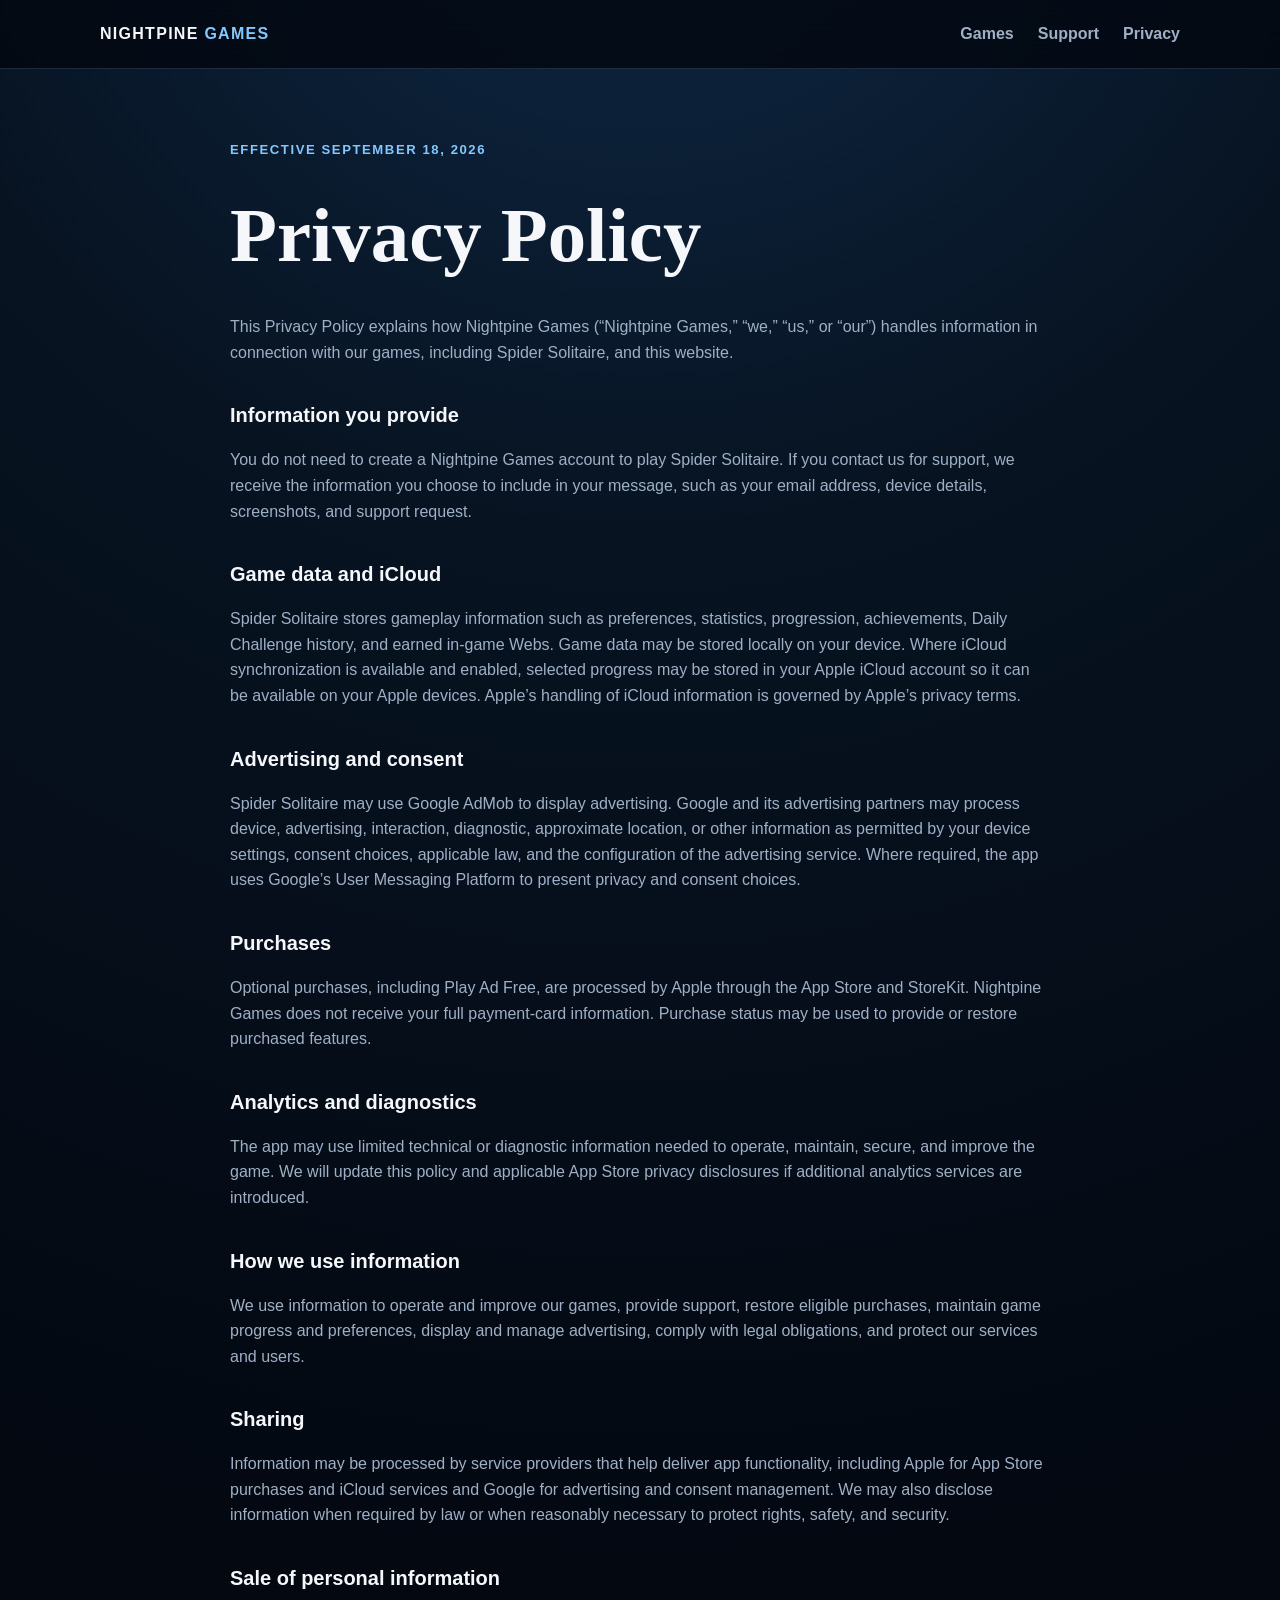
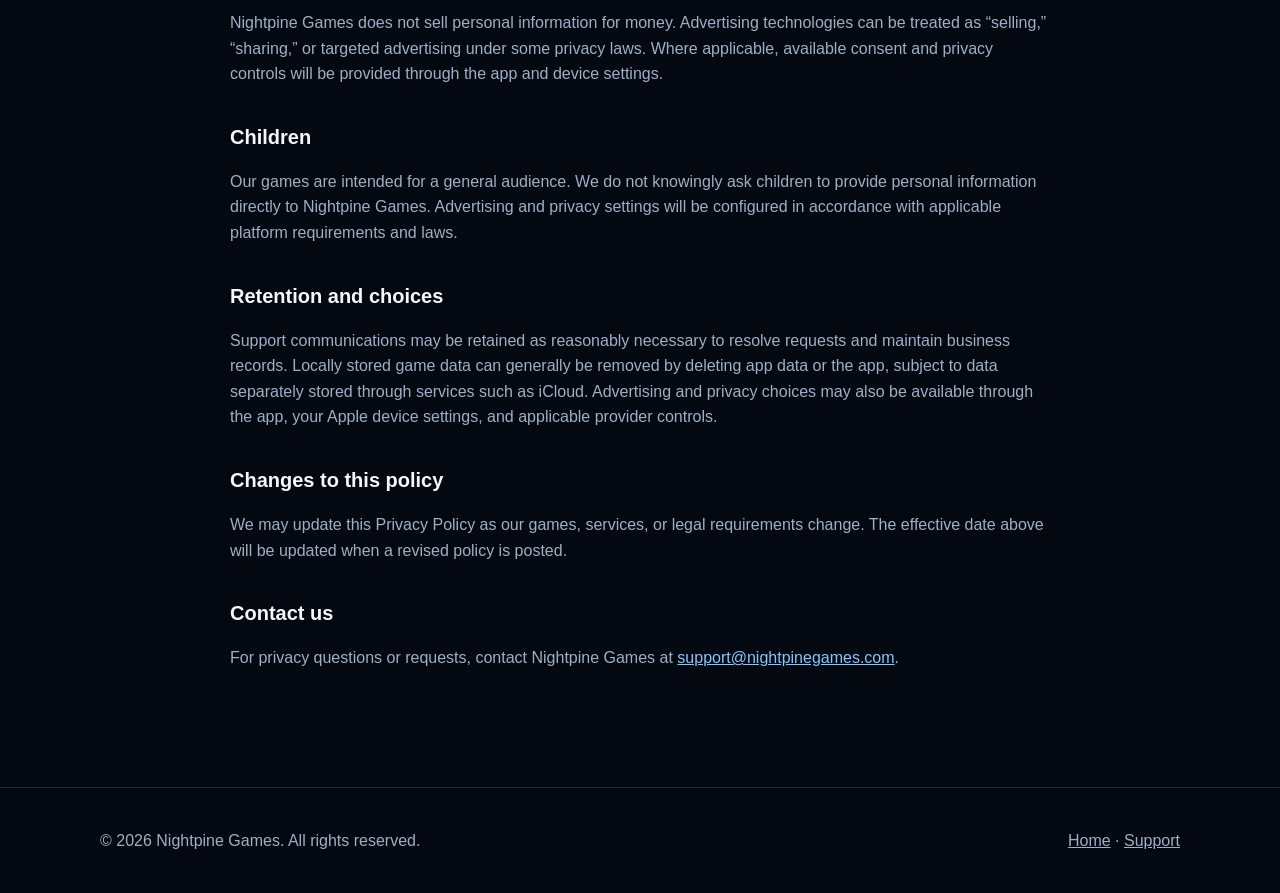
==== privacy.html @ f90f4d19 "Add files via upload" ====
<!doctype html><html lang="en"><head><meta charset="utf-8"><meta name="viewport" content="width=device-width,initial-scale=1"><title>Privacy Policy | Nightpine Games</title><meta name="description" content="Privacy Policy for Nightpine Games and Spider Solitaire."><link rel="stylesheet" href="style.css"></head><body><header><nav class="wrap"><a class="brand" href="index.html">NIGHTPINE <span>GAMES</span></a><div class="links"><a href="index.html#games">Games</a><a href="support.html">Support</a><a href="privacy.html">Privacy</a></div></nav></header><main class="legal"><article class="wrap"><div class="meta">Effective September 18, 2026</div><h1>Privacy Policy</h1><p>This Privacy Policy explains how Nightpine Games (“Nightpine Games,” “we,” “us,” or “our”) handles information in connection with our games, including Spider Solitaire, and this website.</p><h2>Information you provide</h2><p>You do not need to create a Nightpine Games account to play Spider Solitaire. If you contact us for support, we receive the information you choose to include in your message, such as your email address, device details, screenshots, and support request.</p><h2>Game data and iCloud</h2><p>Spider Solitaire stores gameplay information such as preferences, statistics, progression, achievements, Daily Challenge history, and earned in-game Webs. Game data may be stored locally on your device. Where iCloud synchronization is available and enabled, selected progress may be stored in your Apple iCloud account so it can be available on your Apple devices. Apple’s handling of iCloud information is governed by Apple’s privacy terms.</p><h2>Advertising and consent</h2><p>Spider Solitaire may use Google AdMob to display advertising. Google and its advertising partners may process device, advertising, interaction, diagnostic, approximate location, or other information as permitted by your device settings, consent choices, applicable law, and the configuration of the advertising service. Where required, the app uses Google’s User Messaging Platform to present privacy and consent choices.</p><h2>Purchases</h2><p>Optional purchases, including Play Ad Free, are processed by Apple through the App Store and StoreKit. Nightpine Games does not receive your full payment-card information. Purchase status may be used to provide or restore purchased features.</p><h2>Analytics and diagnostics</h2><p>The app may use limited technical or diagnostic information needed to operate, maintain, secure, and improve the game. We will update this policy and applicable App Store privacy disclosures if additional analytics services are introduced.</p><h2>How we use information</h2><p>We use information to operate and improve our games, provide support, restore eligible purchases, maintain game progress and preferences, display and manage advertising, comply with legal obligations, and protect our services and users.</p><h2>Sharing</h2><p>Information may be processed by service providers that help deliver app functionality, including Apple for App Store purchases and iCloud services and Google for advertising and consent management. We may also disclose information when required by law or when reasonably necessary to protect rights, safety, and security.</p><h2>Sale of personal information</h2><p>Nightpine Games does not sell personal information for money. Advertising technologies can be treated as “selling,” “sharing,” or targeted advertising under some privacy laws. Where applicable, available consent and privacy controls will be provided through the app and device settings.</p><h2>Children</h2><p>Our games are intended for a general audience. We do not knowingly ask children to provide personal information directly to Nightpine Games. Advertising and privacy settings will be configured in accordance with applicable platform requirements and laws.</p><h2>Retention and choices</h2><p>Support communications may be retained as reasonably necessary to resolve requests and maintain business records. Locally stored game data can generally be removed by deleting app data or the app, subject to data separately stored through services such as iCloud. Advertising and privacy choices may also be available through the app, your Apple device settings, and applicable provider controls.</p><h2>Changes to this policy</h2><p>We may update this Privacy Policy as our games, services, or legal requirements change. The effective date above will be updated when a revised policy is posted.</p><h2>Contact us</h2><p>For privacy questions or requests, contact Nightpine Games at <a href="mailto:support@nightpinegames.com">support@nightpinegames.com</a>.</p></article></main><footer><div class="wrap"><div>© 2026 Nightpine Games. All rights reserved.</div><div><a href="index.html">Home</a> · <a href="support.html">Support</a></div></div></footer></body></html>
---- style.css ----
:root{--bg:#030811;--panel:#071321;--text:#f5f7fb;--muted:#9fb0c6;--ice:#83c8ff;--silver:#d8e2ef;--line:rgba(153,196,232,.18)}*{box-sizing:border-box}html{scroll-behavior:smooth}body{margin:0;font-family:Inter,-apple-system,BlinkMacSystemFont,"Segoe UI",sans-serif;background:radial-gradient(circle at 50% -10%,#102b4a 0,#071321 28%,#030811 65%);color:var(--text);line-height:1.6}a{color:inherit}.wrap{width:min(1080px,calc(100% - 36px));margin:auto}header{position:sticky;top:0;z-index:10;background:rgba(3,8,17,.82);backdrop-filter:blur(16px);border-bottom:1px solid var(--line)}nav{height:68px;display:flex;align-items:center;justify-content:space-between}.brand{font-weight:800;letter-spacing:.08em;text-decoration:none}.brand span{color:var(--ice)}.links{display:flex;gap:24px}.links a{text-decoration:none;color:var(--muted);font-weight:600}.links a:hover{color:#fff}.hero{min-height:720px;display:grid;grid-template-columns:1.05fr .95fr;align-items:center;gap:50px;padding:72px 0}.eyebrow{color:var(--ice);font-weight:800;letter-spacing:.18em;font-size:.78rem;text-transform:uppercase}.hero h1{font-family:Georgia,serif;font-size:clamp(3.2rem,7vw,6.5rem);line-height:.92;margin:.15em 0 .22em;background:linear-gradient(#fff,#a9bed5);-webkit-background-clip:text;color:transparent}.hero p{font-size:1.15rem;color:var(--muted);max-width:620px}.logo{width:100%;filter:drop-shadow(0 30px 60px rgba(0,0,0,.5));border-radius:28px}.actions{display:flex;gap:12px;margin-top:28px;flex-wrap:wrap}.btn{display:inline-block;text-decoration:none;border-radius:999px;padding:12px 20px;font-weight:800;border:1px solid var(--line)}.btn.primary{background:linear-gradient(135deg,#dfeaf5,#83c8ff);color:#06111d}.btn.secondary{background:rgba(255,255,255,.04)}section{padding:78px 0;border-top:1px solid var(--line)}h2{font-family:Georgia,serif;font-size:clamp(2rem,4vw,3.4rem);margin:0 0 14px}.lead{color:var(--muted);max-width:720px}.card{background:linear-gradient(145deg,rgba(12,31,52,.9),rgba(5,15,27,.92));border:1px solid var(--line);border-radius:22px;padding:28px}.game{display:grid;grid-template-columns:1fr 1fr;gap:24px;align-items:center}.game-art{min-height:320px;border-radius:18px;background:radial-gradient(circle at 50% 30%,#236742,#0b3d2c 52%,#041b15);display:grid;place-items:center;border:1px solid rgba(255,255,255,.08);overflow:hidden}.cards{font-size:84px;letter-spacing:-18px;filter:drop-shadow(0 12px 16px #0008)}.meta{color:var(--ice);font-size:.82rem;letter-spacing:.12em;font-weight:800;text-transform:uppercase}.grid{display:grid;grid-template-columns:repeat(3,1fr);gap:18px}.grid .card p{color:var(--muted);margin-bottom:0}footer{padding:40px 0;color:var(--muted);border-top:1px solid var(--line)}footer .wrap{display:flex;justify-content:space-between;gap:24px;flex-wrap:wrap}.legal{padding:70px 0 100px}.legal article{max-width:820px}.legal h1{font-family:Georgia,serif;font-size:clamp(2.6rem,6vw,4.8rem);margin:.2em 0}.legal h2{font-family:inherit;font-size:1.25rem;margin-top:34px}.legal p,.legal li{color:var(--muted)}.legal a{color:var(--ice)}@media(max-width:760px){.links{gap:14px;font-size:.9rem}.hero{grid-template-columns:1fr;min-height:auto;padding:48px 0}.hero-copy{text-align:center}.hero p{margin-left:auto;margin-right:auto}.actions{justify-content:center}.logo{max-width:540px;margin:auto}.game,.grid{grid-template-columns:1fr}.game-art{min-height:240px}.cards{font-size:64px}}
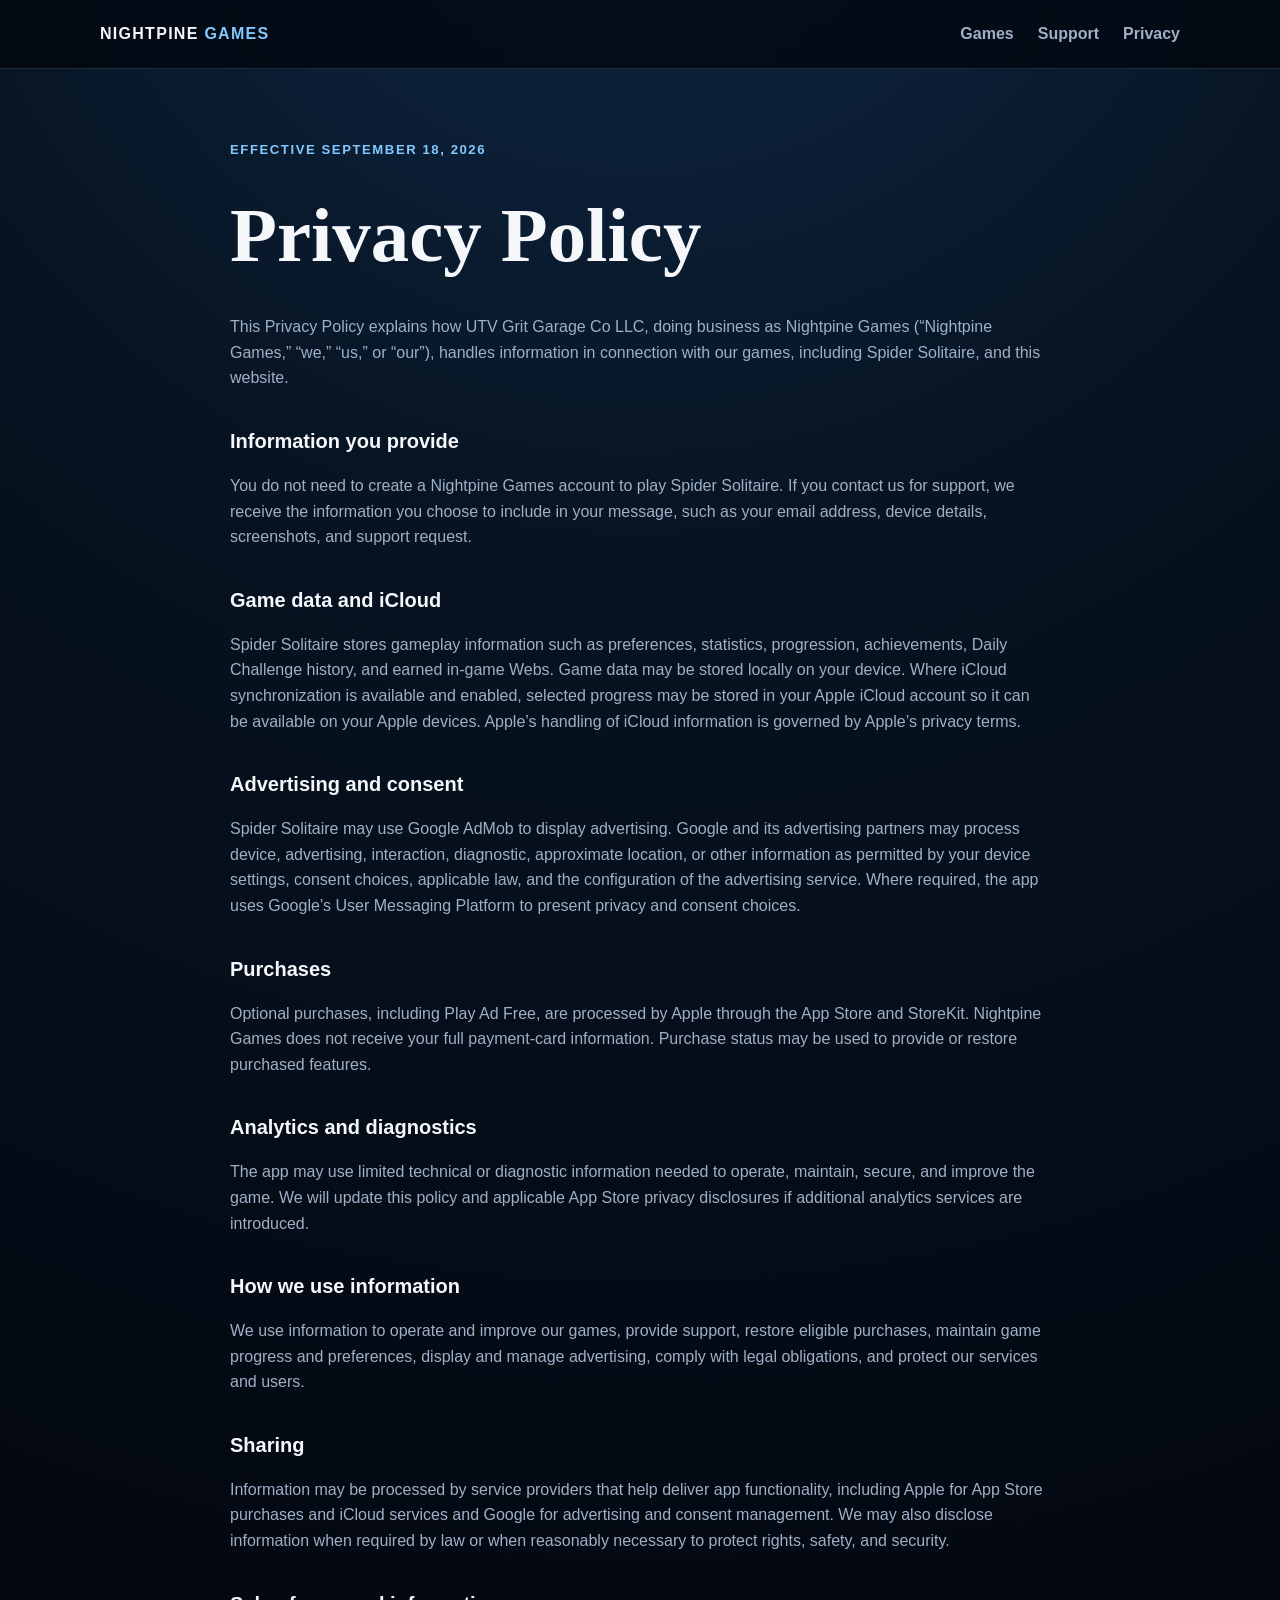
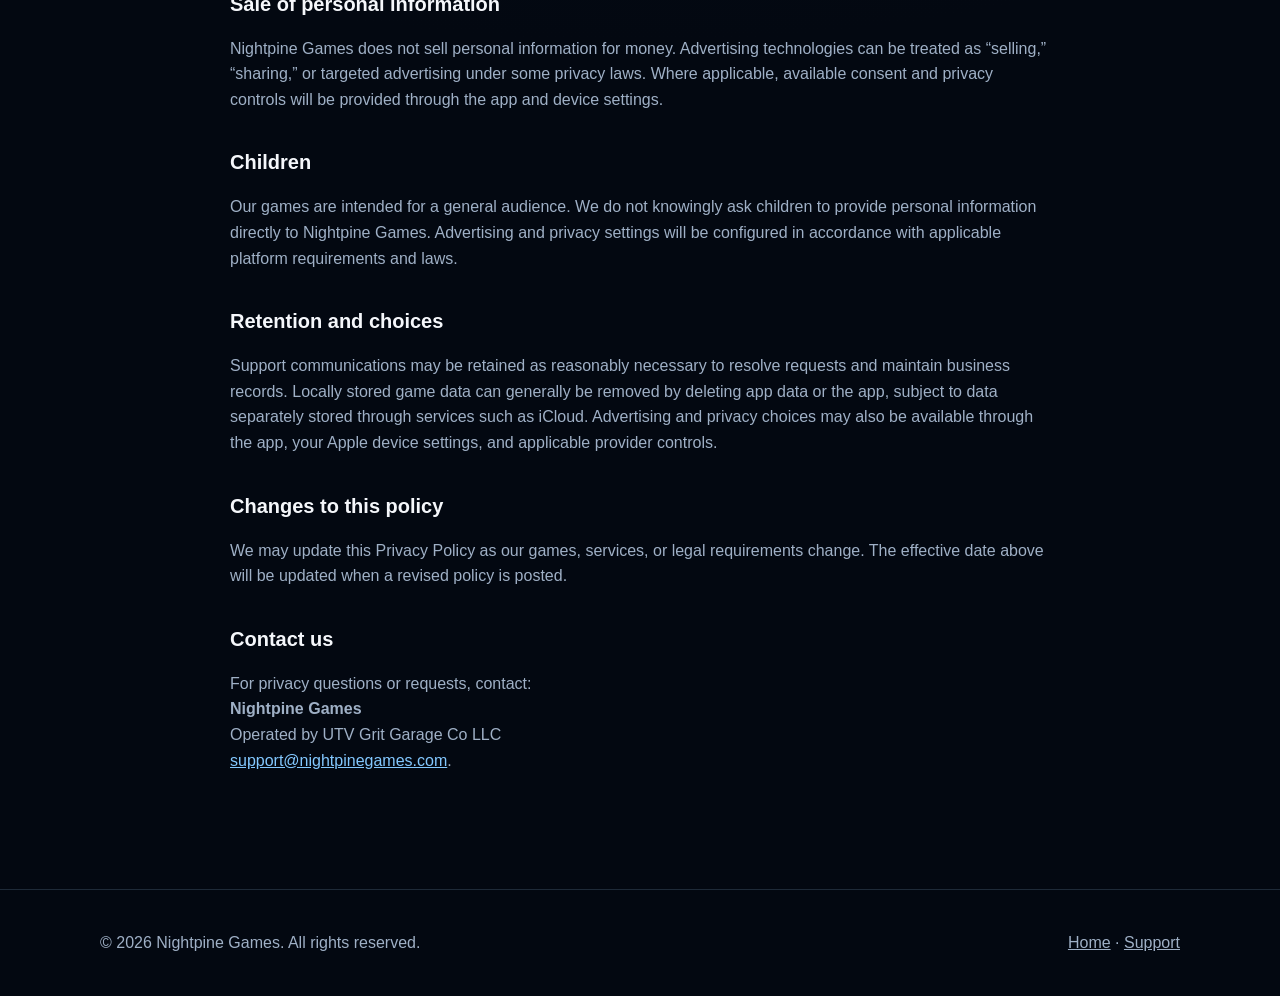
==== commit 3fff9623: "Add files via upload" ====
--- a/privacy.html
+++ b/privacy.html
@@ -1 +1 @@
-<!doctype html><html lang="en"><head><meta charset="utf-8"><meta name="viewport" content="width=device-width,initial-scale=1"><title>Privacy Policy | Nightpine Games</title><meta name="description" content="Privacy Policy for Nightpine Games and Spider Solitaire."><link rel="stylesheet" href="style.css"></head><body><header><nav class="wrap"><a class="brand" href="index.html">NIGHTPINE <span>GAMES</span></a><div class="links"><a href="index.html#games">Games</a><a href="support.html">Support</a><a href="privacy.html">Privacy</a></div></nav></header><main class="legal"><article class="wrap"><div class="meta">Effective September 18, 2026</div><h1>Privacy Policy</h1><p>This Privacy Policy explains how Nightpine Games (“Nightpine Games,” “we,” “us,” or “our”) handles information in connection with our games, including Spider Solitaire, and this website.</p><h2>Information you provide</h2><p>You do not need to create a Nightpine Games account to play Spider Solitaire. If you contact us for support, we receive the information you choose to include in your message, such as your email address, device details, screenshots, and support request.</p><h2>Game data and iCloud</h2><p>Spider Solitaire stores gameplay information such as preferences, statistics, progression, achievements, Daily Challenge history, and earned in-game Webs. Game data may be stored locally on your device. Where iCloud synchronization is available and enabled, selected progress may be stored in your Apple iCloud account so it can be available on your Apple devices. Apple’s handling of iCloud information is governed by Apple’s privacy terms.</p><h2>Advertising and consent</h2><p>Spider Solitaire may use Google AdMob to display advertising. Google and its advertising partners may process device, advertising, interaction, diagnostic, approximate location, or other information as permitted by your device settings, consent choices, applicable law, and the configuration of the advertising service. Where required, the app uses Google’s User Messaging Platform to present privacy and consent choices.</p><h2>Purchases</h2><p>Optional purchases, including Play Ad Free, are processed by Apple through the App Store and StoreKit. Nightpine Games does not receive your full payment-card information. Purchase status may be used to provide or restore purchased features.</p><h2>Analytics and diagnostics</h2><p>The app may use limited technical or diagnostic information needed to operate, maintain, secure, and improve the game. We will update this policy and applicable App Store privacy disclosures if additional analytics services are introduced.</p><h2>How we use information</h2><p>We use information to operate and improve our games, provide support, restore eligible purchases, maintain game progress and preferences, display and manage advertising, comply with legal obligations, and protect our services and users.</p><h2>Sharing</h2><p>Information may be processed by service providers that help deliver app functionality, including Apple for App Store purchases and iCloud services and Google for advertising and consent management. We may also disclose information when required by law or when reasonably necessary to protect rights, safety, and security.</p><h2>Sale of personal information</h2><p>Nightpine Games does not sell personal information for money. Advertising technologies can be treated as “selling,” “sharing,” or targeted advertising under some privacy laws. Where applicable, available consent and privacy controls will be provided through the app and device settings.</p><h2>Children</h2><p>Our games are intended for a general audience. We do not knowingly ask children to provide personal information directly to Nightpine Games. Advertising and privacy settings will be configured in accordance with applicable platform requirements and laws.</p><h2>Retention and choices</h2><p>Support communications may be retained as reasonably necessary to resolve requests and maintain business records. Locally stored game data can generally be removed by deleting app data or the app, subject to data separately stored through services such as iCloud. Advertising and privacy choices may also be available through the app, your Apple device settings, and applicable provider controls.</p><h2>Changes to this policy</h2><p>We may update this Privacy Policy as our games, services, or legal requirements change. The effective date above will be updated when a revised policy is posted.</p><h2>Contact us</h2><p>For privacy questions or requests, contact Nightpine Games at <a href="mailto:support@nightpinegames.com">support@nightpinegames.com</a>.</p></article></main><footer><div class="wrap"><div>© 2026 Nightpine Games. All rights reserved.</div><div><a href="index.html">Home</a> · <a href="support.html">Support</a></div></div></footer></body></html>
+<!doctype html><html lang="en"><head><meta charset="utf-8"><meta name="viewport" content="width=device-width,initial-scale=1"><title>Privacy Policy | Nightpine Games</title><meta name="description" content="Privacy Policy for Nightpine Games and Spider Solitaire."><link rel="stylesheet" href="style.css"></head><body><header><nav class="wrap"><a class="brand" href="index.html">NIGHTPINE <span>GAMES</span></a><div class="links"><a href="index.html#games">Games</a><a href="support.html">Support</a><a href="privacy.html">Privacy</a></div></nav></header><main class="legal"><article class="wrap"><div class="meta">Effective September 18, 2026</div><h1>Privacy Policy</h1><p>This Privacy Policy explains how UTV Grit Garage Co LLC, doing business as Nightpine Games (“Nightpine Games,” “we,” “us,” or “our”), handles information in connection with our games, including Spider Solitaire, and this website.</p><h2>Information you provide</h2><p>You do not need to create a Nightpine Games account to play Spider Solitaire. If you contact us for support, we receive the information you choose to include in your message, such as your email address, device details, screenshots, and support request.</p><h2>Game data and iCloud</h2><p>Spider Solitaire stores gameplay information such as preferences, statistics, progression, achievements, Daily Challenge history, and earned in-game Webs. Game data may be stored locally on your device. Where iCloud synchronization is available and enabled, selected progress may be stored in your Apple iCloud account so it can be available on your Apple devices. Apple’s handling of iCloud information is governed by Apple’s privacy terms.</p><h2>Advertising and consent</h2><p>Spider Solitaire may use Google AdMob to display advertising. Google and its advertising partners may process device, advertising, interaction, diagnostic, approximate location, or other information as permitted by your device settings, consent choices, applicable law, and the configuration of the advertising service. Where required, the app uses Google’s User Messaging Platform to present privacy and consent choices.</p><h2>Purchases</h2><p>Optional purchases, including Play Ad Free, are processed by Apple through the App Store and StoreKit. Nightpine Games does not receive your full payment-card information. Purchase status may be used to provide or restore purchased features.</p><h2>Analytics and diagnostics</h2><p>The app may use limited technical or diagnostic information needed to operate, maintain, secure, and improve the game. We will update this policy and applicable App Store privacy disclosures if additional analytics services are introduced.</p><h2>How we use information</h2><p>We use information to operate and improve our games, provide support, restore eligible purchases, maintain game progress and preferences, display and manage advertising, comply with legal obligations, and protect our services and users.</p><h2>Sharing</h2><p>Information may be processed by service providers that help deliver app functionality, including Apple for App Store purchases and iCloud services and Google for advertising and consent management. We may also disclose information when required by law or when reasonably necessary to protect rights, safety, and security.</p><h2>Sale of personal information</h2><p>Nightpine Games does not sell personal information for money. Advertising technologies can be treated as “selling,” “sharing,” or targeted advertising under some privacy laws. Where applicable, available consent and privacy controls will be provided through the app and device settings.</p><h2>Children</h2><p>Our games are intended for a general audience. We do not knowingly ask children to provide personal information directly to Nightpine Games. Advertising and privacy settings will be configured in accordance with applicable platform requirements and laws.</p><h2>Retention and choices</h2><p>Support communications may be retained as reasonably necessary to resolve requests and maintain business records. Locally stored game data can generally be removed by deleting app data or the app, subject to data separately stored through services such as iCloud. Advertising and privacy choices may also be available through the app, your Apple device settings, and applicable provider controls.</p><h2>Changes to this policy</h2><p>We may update this Privacy Policy as our games, services, or legal requirements change. The effective date above will be updated when a revised policy is posted.</p><h2>Contact us</h2><p>For privacy questions or requests, contact:<br><strong>Nightpine Games</strong><br>Operated by UTV Grit Garage Co LLC<br><a href="mailto:support@nightpinegames.com">support@nightpinegames.com</a>.</p></article></main><footer><div class="wrap"><div>© 2026 Nightpine Games. All rights reserved.</div><div><a href="index.html">Home</a> · <a href="support.html">Support</a></div></div></footer></body></html>
--- a/style.css
+++ b/style.css
@@ -1 +1 @@
-:root{--bg:#030811;--panel:#071321;--text:#f5f7fb;--muted:#9fb0c6;--ice:#83c8ff;--silver:#d8e2ef;--line:rgba(153,196,232,.18)}*{box-sizing:border-box}html{scroll-behavior:smooth}body{margin:0;font-family:Inter,-apple-system,BlinkMacSystemFont,"Segoe UI",sans-serif;background:radial-gradient(circle at 50% -10%,#102b4a 0,#071321 28%,#030811 65%);color:var(--text);line-height:1.6}a{color:inherit}.wrap{width:min(1080px,calc(100% - 36px));margin:auto}header{position:sticky;top:0;z-index:10;background:rgba(3,8,17,.82);backdrop-filter:blur(16px);border-bottom:1px solid var(--line)}nav{height:68px;display:flex;align-items:center;justify-content:space-between}.brand{font-weight:800;letter-spacing:.08em;text-decoration:none}.brand span{color:var(--ice)}.links{display:flex;gap:24px}.links a{text-decoration:none;color:var(--muted);font-weight:600}.links a:hover{color:#fff}.hero{min-height:720px;display:grid;grid-template-columns:1.05fr .95fr;align-items:center;gap:50px;padding:72px 0}.eyebrow{color:var(--ice);font-weight:800;letter-spacing:.18em;font-size:.78rem;text-transform:uppercase}.hero h1{font-family:Georgia,serif;font-size:clamp(3.2rem,7vw,6.5rem);line-height:.92;margin:.15em 0 .22em;background:linear-gradient(#fff,#a9bed5);-webkit-background-clip:text;color:transparent}.hero p{font-size:1.15rem;color:var(--muted);max-width:620px}.logo{width:100%;filter:drop-shadow(0 30px 60px rgba(0,0,0,.5));border-radius:28px}.actions{display:flex;gap:12px;margin-top:28px;flex-wrap:wrap}.btn{display:inline-block;text-decoration:none;border-radius:999px;padding:12px 20px;font-weight:800;border:1px solid var(--line)}.btn.primary{background:linear-gradient(135deg,#dfeaf5,#83c8ff);color:#06111d}.btn.secondary{background:rgba(255,255,255,.04)}section{padding:78px 0;border-top:1px solid var(--line)}h2{font-family:Georgia,serif;font-size:clamp(2rem,4vw,3.4rem);margin:0 0 14px}.lead{color:var(--muted);max-width:720px}.card{background:linear-gradient(145deg,rgba(12,31,52,.9),rgba(5,15,27,.92));border:1px solid var(--line);border-radius:22px;padding:28px}.game{display:grid;grid-template-columns:1fr 1fr;gap:24px;align-items:center}.game-art{min-height:320px;border-radius:18px;background:radial-gradient(circle at 50% 30%,#236742,#0b3d2c 52%,#041b15);display:grid;place-items:center;border:1px solid rgba(255,255,255,.08);overflow:hidden}.cards{font-size:84px;letter-spacing:-18px;filter:drop-shadow(0 12px 16px #0008)}.meta{color:var(--ice);font-size:.82rem;letter-spacing:.12em;font-weight:800;text-transform:uppercase}.grid{display:grid;grid-template-columns:repeat(3,1fr);gap:18px}.grid .card p{color:var(--muted);margin-bottom:0}footer{padding:40px 0;color:var(--muted);border-top:1px solid var(--line)}footer .wrap{display:flex;justify-content:space-between;gap:24px;flex-wrap:wrap}.legal{padding:70px 0 100px}.legal article{max-width:820px}.legal h1{font-family:Georgia,serif;font-size:clamp(2.6rem,6vw,4.8rem);margin:.2em 0}.legal h2{font-family:inherit;font-size:1.25rem;margin-top:34px}.legal p,.legal li{color:var(--muted)}.legal a{color:var(--ice)}@media(max-width:760px){.links{gap:14px;font-size:.9rem}.hero{grid-template-columns:1fr;min-height:auto;padding:48px 0}.hero-copy{text-align:center}.hero p{margin-left:auto;margin-right:auto}.actions{justify-content:center}.logo{max-width:540px;margin:auto}.game,.grid{grid-template-columns:1fr}.game-art{min-height:240px}.cards{font-size:64px}}
+:root{--bg:#030811;--panel:#071321;--text:#f5f7fb;--muted:#9fb0c6;--ice:#83c8ff;--silver:#d8e2ef;--line:rgba(153,196,232,.18)}*{box-sizing:border-box}html{scroll-behavior:smooth}body{margin:0;font-family:Inter,-apple-system,BlinkMacSystemFont,"Segoe UI",sans-serif;background:radial-gradient(circle at 50% -10%,#102b4a 0,#071321 28%,#030811 65%);color:var(--text);line-height:1.6}a{color:inherit}.wrap{width:min(1080px,calc(100% - 36px));margin:auto}header{position:sticky;top:0;z-index:10;background:rgba(3,8,17,.82);backdrop-filter:blur(16px);border-bottom:1px solid var(--line)}nav{height:68px;display:flex;align-items:center;justify-content:space-between}.brand{font-weight:800;letter-spacing:.08em;text-decoration:none}.brand span{color:var(--ice)}.links{display:flex;gap:24px}.links a{text-decoration:none;color:var(--muted);font-weight:600}.links a:hover{color:#fff}.hero{min-height:720px;display:grid;grid-template-columns:1.05fr .95fr;align-items:center;gap:50px;padding:72px 0}.eyebrow{color:var(--ice);font-weight:800;letter-spacing:.18em;font-size:.78rem;text-transform:uppercase}.hero h1{font-family:Georgia,serif;font-size:clamp(3.2rem,7vw,6.5rem);line-height:1.02;margin:.15em 0 .22em;padding-bottom:.08em;background:linear-gradient(#fff,#a9bed5);-webkit-background-clip:text;color:transparent}.hero p{font-size:1.15rem;color:var(--muted);max-width:620px}.logo{width:100%;filter:drop-shadow(0 30px 60px rgba(0,0,0,.5));border-radius:28px}.actions{display:flex;gap:12px;margin-top:28px;flex-wrap:wrap}.btn{display:inline-block;text-decoration:none;border-radius:999px;padding:12px 20px;font-weight:800;border:1px solid var(--line)}.btn.primary{background:linear-gradient(135deg,#dfeaf5,#83c8ff);color:#06111d}.btn.secondary{background:rgba(255,255,255,.04)}section{padding:78px 0;border-top:1px solid var(--line);scroll-margin-top:68px}h2{font-family:Georgia,serif;font-size:clamp(2rem,4vw,3.4rem);margin:0 0 14px}.lead{color:var(--muted);max-width:720px}.card{background:linear-gradient(145deg,rgba(12,31,52,.9),rgba(5,15,27,.92));border:1px solid var(--line);border-radius:22px;padding:28px}.game{display:grid;grid-template-columns:1fr 1fr;gap:24px;align-items:center}.game-art{min-height:320px;border-radius:18px;background:radial-gradient(circle at 50% 30%,#236742,#0b3d2c 52%,#041b15);display:grid;place-items:center;border:1px solid rgba(131,200,255,.22);box-shadow:inset 0 0 0 1px rgba(216,226,239,.04),0 18px 38px rgba(0,0,0,.24);overflow:hidden}.cards{font-size:84px;letter-spacing:-18px;filter:drop-shadow(0 12px 16px #0008)}.meta{color:var(--ice);font-size:.82rem;letter-spacing:.12em;font-weight:800;text-transform:uppercase}.grid{display:grid;grid-template-columns:repeat(3,1fr);gap:18px}.grid .card p{color:var(--muted);margin-bottom:0}footer{padding:40px 0;color:var(--muted);border-top:1px solid var(--line)}footer .wrap{display:flex;justify-content:space-between;gap:24px;flex-wrap:wrap}.legal{padding:70px 0 100px}.legal article{max-width:820px}.legal h1{font-family:Georgia,serif;font-size:clamp(2.6rem,6vw,4.8rem);margin:.2em 0}.legal h2{font-family:inherit;font-size:1.25rem;margin-top:34px}.legal p,.legal li{color:var(--muted)}.legal a{color:var(--ice)}@media(max-width:760px){.links{gap:14px;font-size:.9rem}.hero{grid-template-columns:1fr;min-height:auto;padding:48px 0}.hero-copy{text-align:center}.hero p{margin-left:auto;margin-right:auto}.actions{justify-content:center}.logo{max-width:540px;margin:auto}.game,.grid{grid-template-columns:1fr}.game-art{min-height:240px}.cards{font-size:64px}}
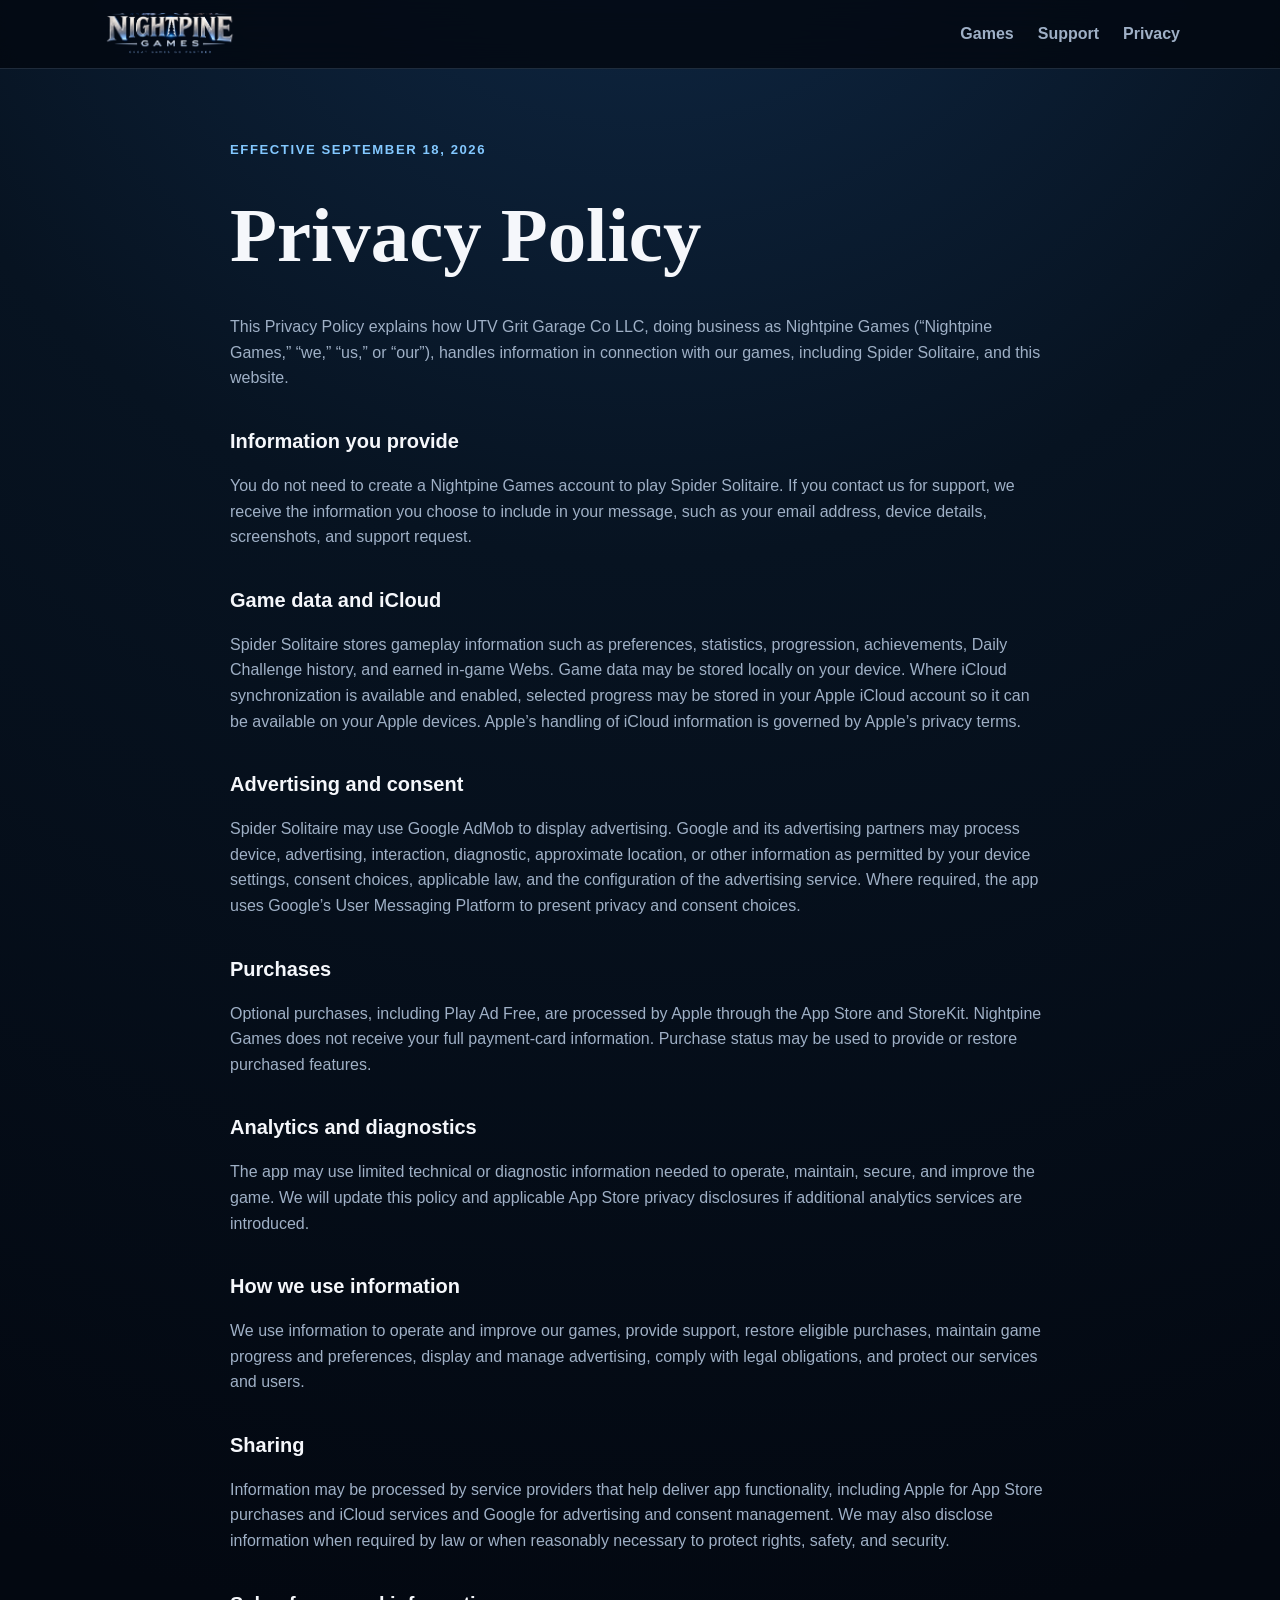
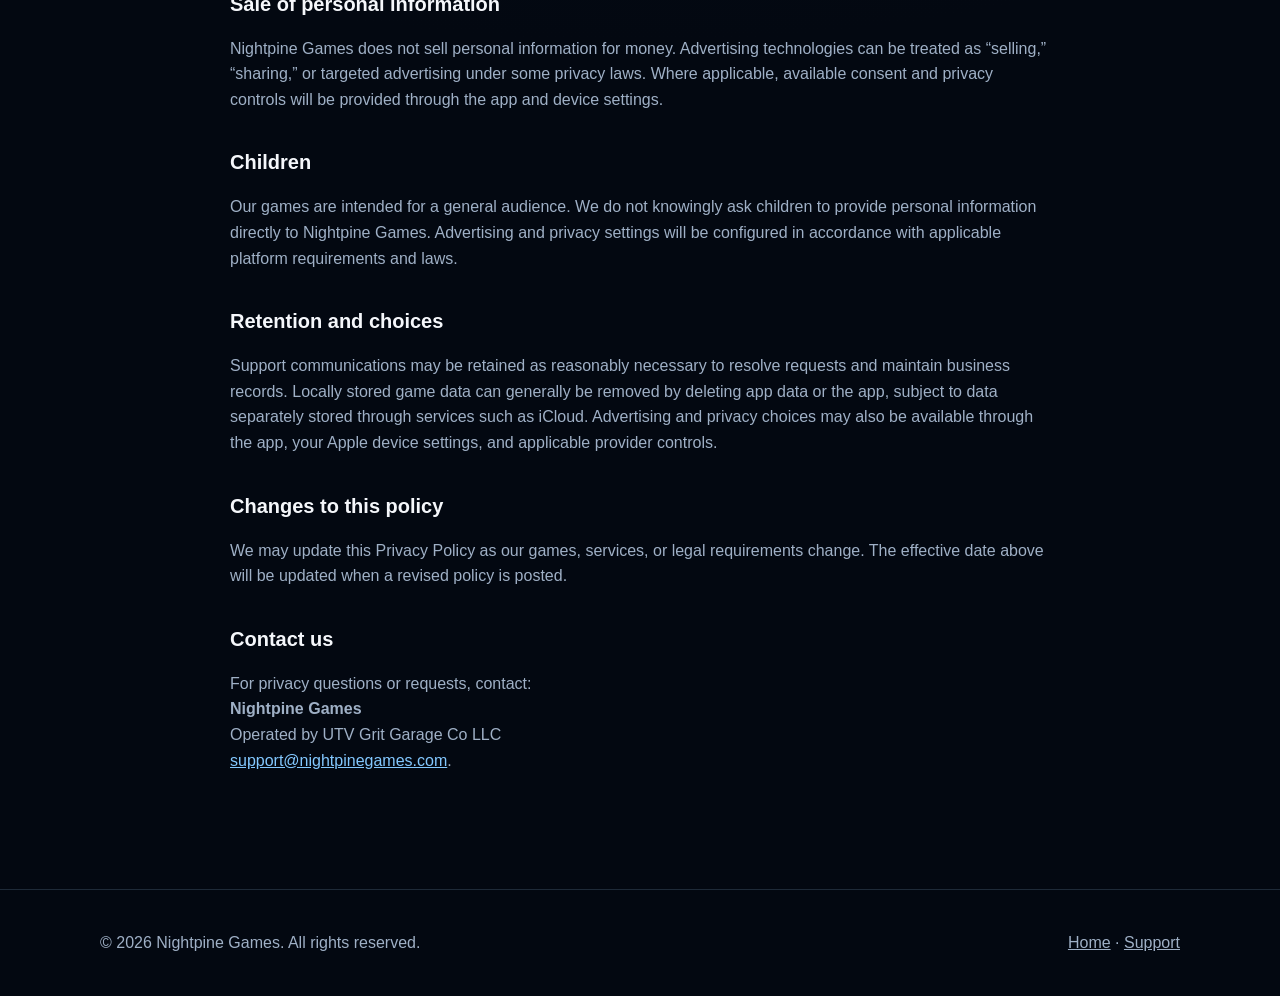
==== commit 6573c91f: "Add TriPeaks to Support page, update nav logo on all pages" ====
--- a/privacy.html
+++ b/privacy.html
@@ -1 +1 @@
-<!doctype html><html lang="en"><head><meta charset="utf-8"><meta name="viewport" content="width=device-width,initial-scale=1"><title>Privacy Policy | Nightpine Games</title><meta name="description" content="Privacy Policy for Nightpine Games and Spider Solitaire."><link rel="stylesheet" href="style.css"></head><body><header><nav class="wrap"><a class="brand" href="index.html">NIGHTPINE <span>GAMES</span></a><div class="links"><a href="index.html#games">Games</a><a href="support.html">Support</a><a href="privacy.html">Privacy</a></div></nav></header><main class="legal"><article class="wrap"><div class="meta">Effective September 18, 2026</div><h1>Privacy Policy</h1><p>This Privacy Policy explains how UTV Grit Garage Co LLC, doing business as Nightpine Games (“Nightpine Games,” “we,” “us,” or “our”), handles information in connection with our games, including Spider Solitaire, and this website.</p><h2>Information you provide</h2><p>You do not need to create a Nightpine Games account to play Spider Solitaire. If you contact us for support, we receive the information you choose to include in your message, such as your email address, device details, screenshots, and support request.</p><h2>Game data and iCloud</h2><p>Spider Solitaire stores gameplay information such as preferences, statistics, progression, achievements, Daily Challenge history, and earned in-game Webs. Game data may be stored locally on your device. Where iCloud synchronization is available and enabled, selected progress may be stored in your Apple iCloud account so it can be available on your Apple devices. Apple’s handling of iCloud information is governed by Apple’s privacy terms.</p><h2>Advertising and consent</h2><p>Spider Solitaire may use Google AdMob to display advertising. Google and its advertising partners may process device, advertising, interaction, diagnostic, approximate location, or other information as permitted by your device settings, consent choices, applicable law, and the configuration of the advertising service. Where required, the app uses Google’s User Messaging Platform to present privacy and consent choices.</p><h2>Purchases</h2><p>Optional purchases, including Play Ad Free, are processed by Apple through the App Store and StoreKit. Nightpine Games does not receive your full payment-card information. Purchase status may be used to provide or restore purchased features.</p><h2>Analytics and diagnostics</h2><p>The app may use limited technical or diagnostic information needed to operate, maintain, secure, and improve the game. We will update this policy and applicable App Store privacy disclosures if additional analytics services are introduced.</p><h2>How we use information</h2><p>We use information to operate and improve our games, provide support, restore eligible purchases, maintain game progress and preferences, display and manage advertising, comply with legal obligations, and protect our services and users.</p><h2>Sharing</h2><p>Information may be processed by service providers that help deliver app functionality, including Apple for App Store purchases and iCloud services and Google for advertising and consent management. We may also disclose information when required by law or when reasonably necessary to protect rights, safety, and security.</p><h2>Sale of personal information</h2><p>Nightpine Games does not sell personal information for money. Advertising technologies can be treated as “selling,” “sharing,” or targeted advertising under some privacy laws. Where applicable, available consent and privacy controls will be provided through the app and device settings.</p><h2>Children</h2><p>Our games are intended for a general audience. We do not knowingly ask children to provide personal information directly to Nightpine Games. Advertising and privacy settings will be configured in accordance with applicable platform requirements and laws.</p><h2>Retention and choices</h2><p>Support communications may be retained as reasonably necessary to resolve requests and maintain business records. Locally stored game data can generally be removed by deleting app data or the app, subject to data separately stored through services such as iCloud. Advertising and privacy choices may also be available through the app, your Apple device settings, and applicable provider controls.</p><h2>Changes to this policy</h2><p>We may update this Privacy Policy as our games, services, or legal requirements change. The effective date above will be updated when a revised policy is posted.</p><h2>Contact us</h2><p>For privacy questions or requests, contact:<br><strong>Nightpine Games</strong><br>Operated by UTV Grit Garage Co LLC<br><a href="mailto:support@nightpinegames.com">support@nightpinegames.com</a>.</p></article></main><footer><div class="wrap"><div>© 2026 Nightpine Games. All rights reserved.</div><div><a href="index.html">Home</a> · <a href="support.html">Support</a></div></div></footer></body></html>+<!doctype html><html lang="en"><head><meta charset="utf-8"><meta name="viewport" content="width=device-width,initial-scale=1"><title>Privacy Policy | Nightpine Games</title><meta name="description" content="Privacy Policy for Nightpine Games and Spider Solitaire."><link rel="stylesheet" href="style.css"></head><body><header><nav class="wrap"><a class="brand" href="index.html"><img src="nightpine-nav-logo.png" alt="Nightpine Games" style="height:42px;display:block;"></a><div class="links"><a href="index.html#games">Games</a><a href="support.html">Support</a><a href="privacy.html">Privacy</a></div></nav></header><main class="legal"><article class="wrap"><div class="meta">Effective September 18, 2026</div><h1>Privacy Policy</h1><p>This Privacy Policy explains how UTV Grit Garage Co LLC, doing business as Nightpine Games (“Nightpine Games,” “we,” “us,” or “our”), handles information in connection with our games, including Spider Solitaire, and this website.</p><h2>Information you provide</h2><p>You do not need to create a Nightpine Games account to play Spider Solitaire. If you contact us for support, we receive the information you choose to include in your message, such as your email address, device details, screenshots, and support request.</p><h2>Game data and iCloud</h2><p>Spider Solitaire stores gameplay information such as preferences, statistics, progression, achievements, Daily Challenge history, and earned in-game Webs. Game data may be stored locally on your device. Where iCloud synchronization is available and enabled, selected progress may be stored in your Apple iCloud account so it can be available on your Apple devices. Apple’s handling of iCloud information is governed by Apple’s privacy terms.</p><h2>Advertising and consent</h2><p>Spider Solitaire may use Google AdMob to display advertising. Google and its advertising partners may process device, advertising, interaction, diagnostic, approximate location, or other information as permitted by your device settings, consent choices, applicable law, and the configuration of the advertising service. Where required, the app uses Google’s User Messaging Platform to present privacy and consent choices.</p><h2>Purchases</h2><p>Optional purchases, including Play Ad Free, are processed by Apple through the App Store and StoreKit. Nightpine Games does not receive your full payment-card information. Purchase status may be used to provide or restore purchased features.</p><h2>Analytics and diagnostics</h2><p>The app may use limited technical or diagnostic information needed to operate, maintain, secure, and improve the game. We will update this policy and applicable App Store privacy disclosures if additional analytics services are introduced.</p><h2>How we use information</h2><p>We use information to operate and improve our games, provide support, restore eligible purchases, maintain game progress and preferences, display and manage advertising, comply with legal obligations, and protect our services and users.</p><h2>Sharing</h2><p>Information may be processed by service providers that help deliver app functionality, including Apple for App Store purchases and iCloud services and Google for advertising and consent management. We may also disclose information when required by law or when reasonably necessary to protect rights, safety, and security.</p><h2>Sale of personal information</h2><p>Nightpine Games does not sell personal information for money. Advertising technologies can be treated as “selling,” “sharing,” or targeted advertising under some privacy laws. Where applicable, available consent and privacy controls will be provided through the app and device settings.</p><h2>Children</h2><p>Our games are intended for a general audience. We do not knowingly ask children to provide personal information directly to Nightpine Games. Advertising and privacy settings will be configured in accordance with applicable platform requirements and laws.</p><h2>Retention and choices</h2><p>Support communications may be retained as reasonably necessary to resolve requests and maintain business records. Locally stored game data can generally be removed by deleting app data or the app, subject to data separately stored through services such as iCloud. Advertising and privacy choices may also be available through the app, your Apple device settings, and applicable provider controls.</p><h2>Changes to this policy</h2><p>We may update this Privacy Policy as our games, services, or legal requirements change. The effective date above will be updated when a revised policy is posted.</p><h2>Contact us</h2><p>For privacy questions or requests, contact:<br><strong>Nightpine Games</strong><br>Operated by UTV Grit Garage Co LLC<br><a href="mailto:support@nightpinegames.com">support@nightpinegames.com</a>.</p></article></main><footer><div class="wrap"><div>© 2026 Nightpine Games. All rights reserved.</div><div><a href="index.html">Home</a> · <a href="support.html">Support</a></div></div></footer></body></html>
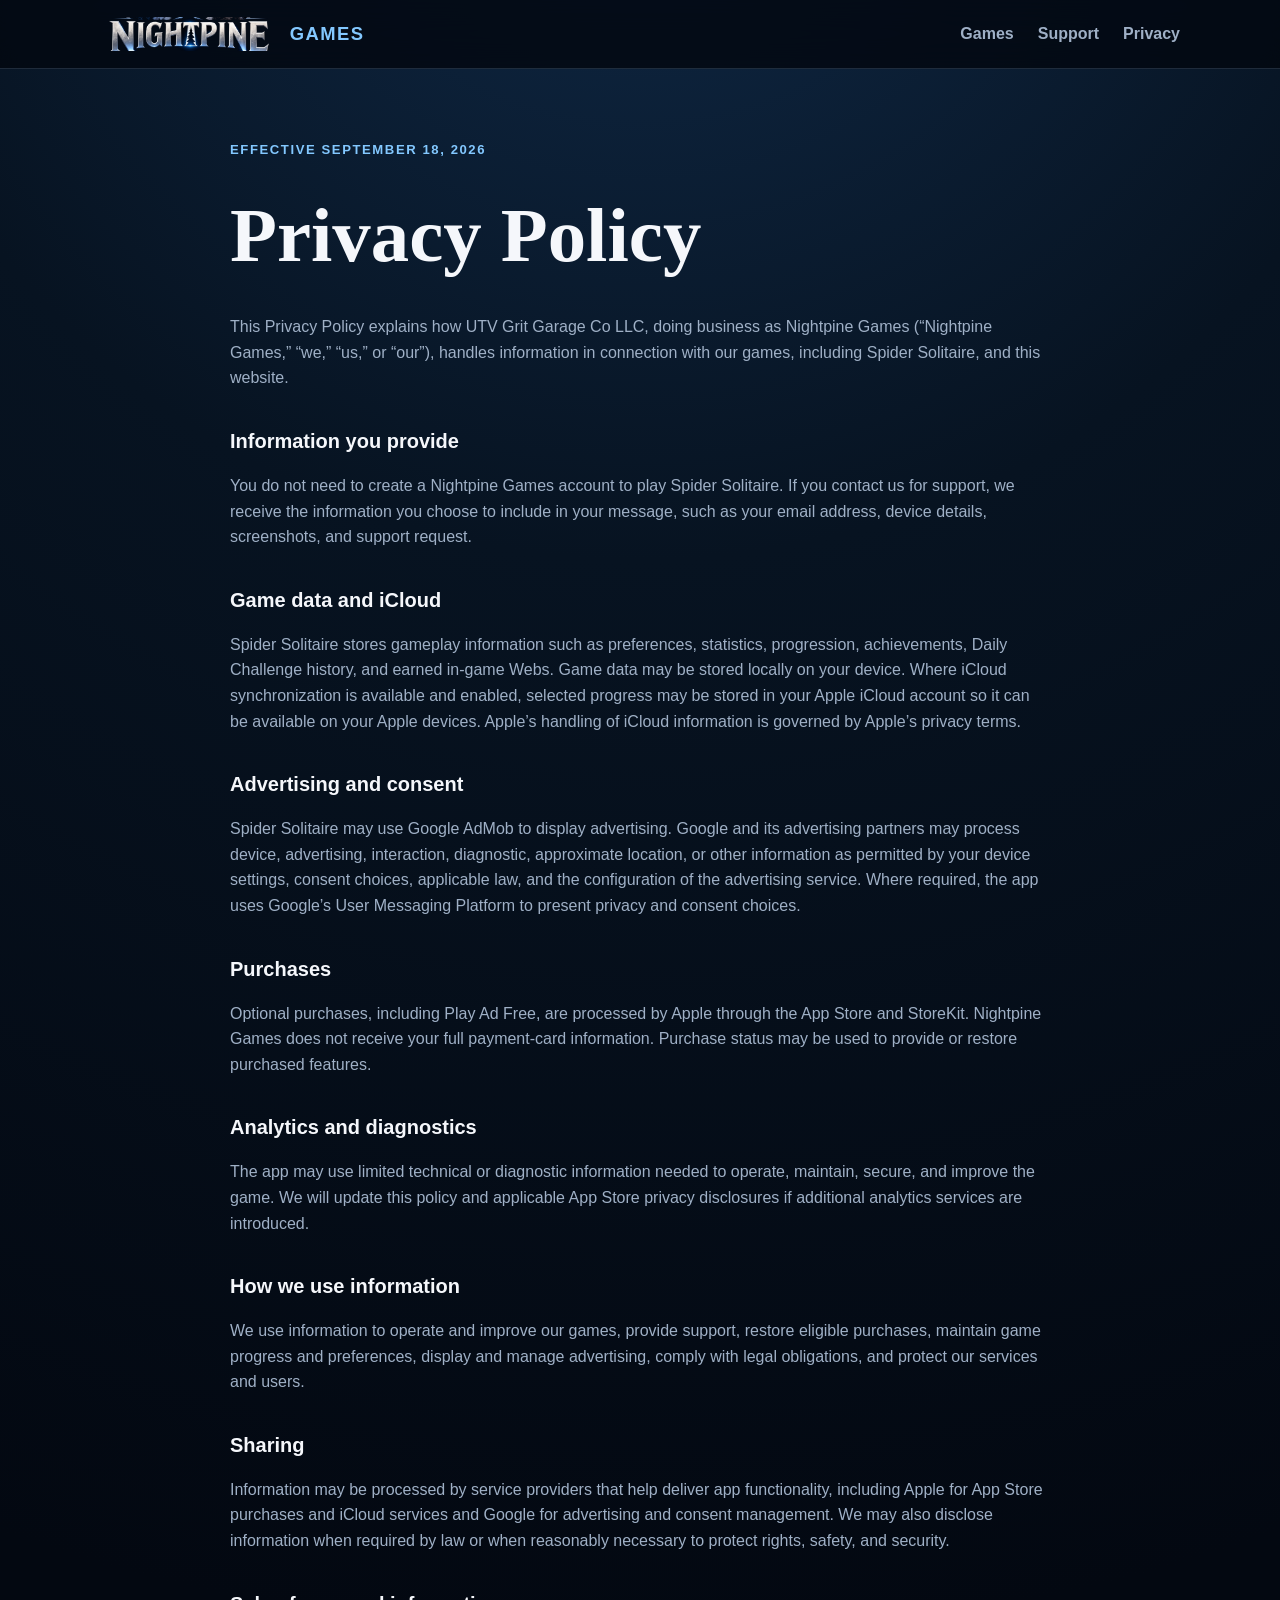
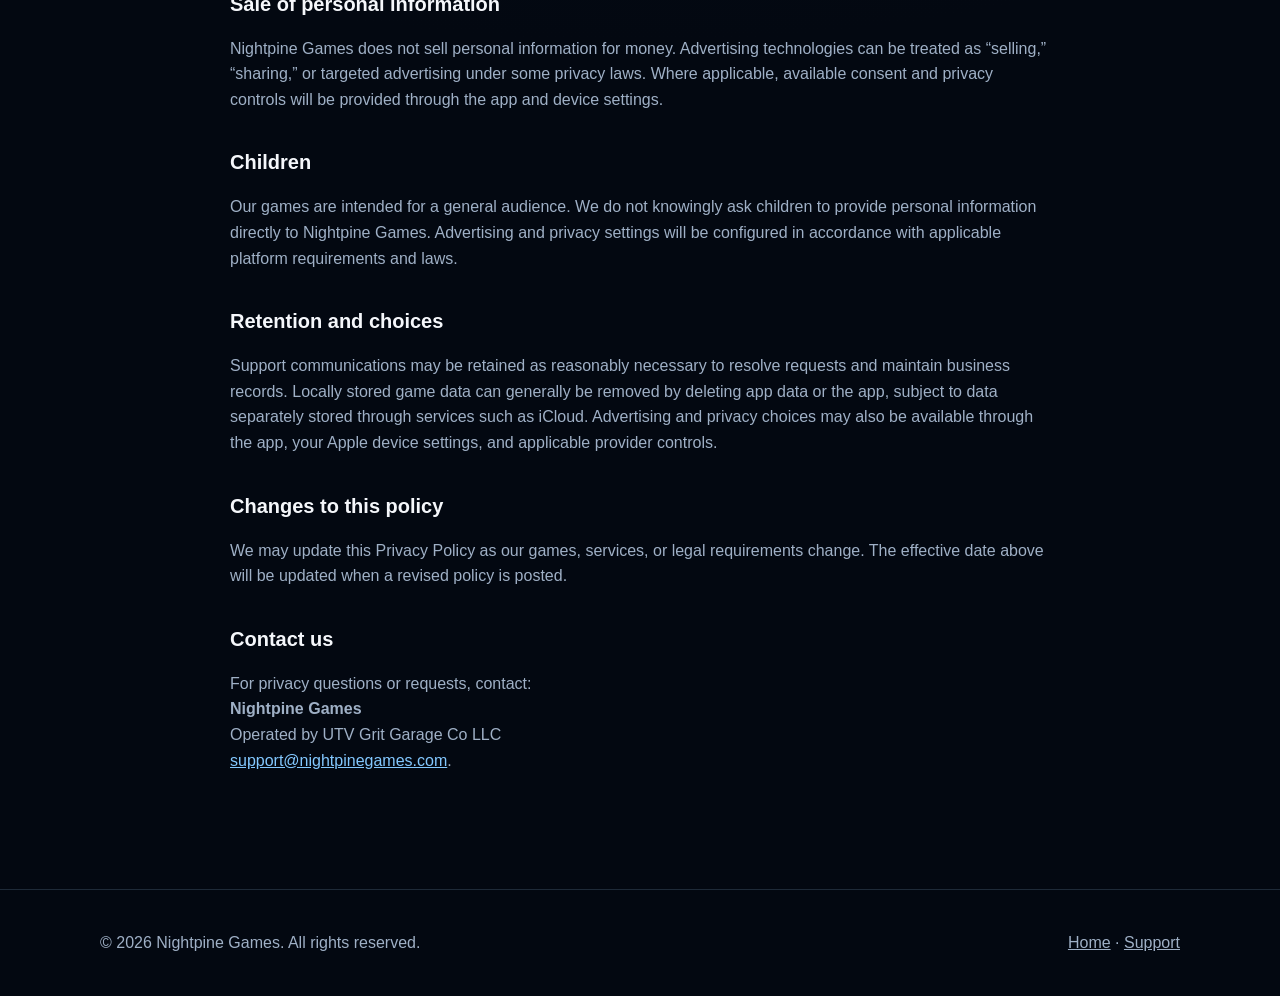
==== commit 73c3c268: "Nav: NIGHTPINE image + GAMES text side by side" ====
--- a/privacy.html
+++ b/privacy.html
@@ -1 +1 @@
-<!doctype html><html lang="en"><head><meta charset="utf-8"><meta name="viewport" content="width=device-width,initial-scale=1"><title>Privacy Policy | Nightpine Games</title><meta name="description" content="Privacy Policy for Nightpine Games and Spider Solitaire."><link rel="stylesheet" href="style.css"></head><body><header><nav class="wrap"><a class="brand" href="index.html"><img src="nightpine-nav-logo.png" alt="Nightpine Games" style="height:42px;display:block;"></a><div class="links"><a href="index.html#games">Games</a><a href="support.html">Support</a><a href="privacy.html">Privacy</a></div></nav></header><main class="legal"><article class="wrap"><div class="meta">Effective September 18, 2026</div><h1>Privacy Policy</h1><p>This Privacy Policy explains how UTV Grit Garage Co LLC, doing business as Nightpine Games (“Nightpine Games,” “we,” “us,” or “our”), handles information in connection with our games, including Spider Solitaire, and this website.</p><h2>Information you provide</h2><p>You do not need to create a Nightpine Games account to play Spider Solitaire. If you contact us for support, we receive the information you choose to include in your message, such as your email address, device details, screenshots, and support request.</p><h2>Game data and iCloud</h2><p>Spider Solitaire stores gameplay information such as preferences, statistics, progression, achievements, Daily Challenge history, and earned in-game Webs. Game data may be stored locally on your device. Where iCloud synchronization is available and enabled, selected progress may be stored in your Apple iCloud account so it can be available on your Apple devices. Apple’s handling of iCloud information is governed by Apple’s privacy terms.</p><h2>Advertising and consent</h2><p>Spider Solitaire may use Google AdMob to display advertising. Google and its advertising partners may process device, advertising, interaction, diagnostic, approximate location, or other information as permitted by your device settings, consent choices, applicable law, and the configuration of the advertising service. Where required, the app uses Google’s User Messaging Platform to present privacy and consent choices.</p><h2>Purchases</h2><p>Optional purchases, including Play Ad Free, are processed by Apple through the App Store and StoreKit. Nightpine Games does not receive your full payment-card information. Purchase status may be used to provide or restore purchased features.</p><h2>Analytics and diagnostics</h2><p>The app may use limited technical or diagnostic information needed to operate, maintain, secure, and improve the game. We will update this policy and applicable App Store privacy disclosures if additional analytics services are introduced.</p><h2>How we use information</h2><p>We use information to operate and improve our games, provide support, restore eligible purchases, maintain game progress and preferences, display and manage advertising, comply with legal obligations, and protect our services and users.</p><h2>Sharing</h2><p>Information may be processed by service providers that help deliver app functionality, including Apple for App Store purchases and iCloud services and Google for advertising and consent management. We may also disclose information when required by law or when reasonably necessary to protect rights, safety, and security.</p><h2>Sale of personal information</h2><p>Nightpine Games does not sell personal information for money. Advertising technologies can be treated as “selling,” “sharing,” or targeted advertising under some privacy laws. Where applicable, available consent and privacy controls will be provided through the app and device settings.</p><h2>Children</h2><p>Our games are intended for a general audience. We do not knowingly ask children to provide personal information directly to Nightpine Games. Advertising and privacy settings will be configured in accordance with applicable platform requirements and laws.</p><h2>Retention and choices</h2><p>Support communications may be retained as reasonably necessary to resolve requests and maintain business records. Locally stored game data can generally be removed by deleting app data or the app, subject to data separately stored through services such as iCloud. Advertising and privacy choices may also be available through the app, your Apple device settings, and applicable provider controls.</p><h2>Changes to this policy</h2><p>We may update this Privacy Policy as our games, services, or legal requirements change. The effective date above will be updated when a revised policy is posted.</p><h2>Contact us</h2><p>For privacy questions or requests, contact:<br><strong>Nightpine Games</strong><br>Operated by UTV Grit Garage Co LLC<br><a href="mailto:support@nightpinegames.com">support@nightpinegames.com</a>.</p></article></main><footer><div class="wrap"><div>© 2026 Nightpine Games. All rights reserved.</div><div><a href="index.html">Home</a> · <a href="support.html">Support</a></div></div></footer></body></html>+<!doctype html><html lang="en"><head><meta charset="utf-8"><meta name="viewport" content="width=device-width,initial-scale=1"><title>Privacy Policy | Nightpine Games</title><meta name="description" content="Privacy Policy for Nightpine Games and Spider Solitaire."><link rel="stylesheet" href="style.css"></head><body><header><nav class="wrap"><a class="brand" href="index.html" style="display:flex;align-items:center;gap:12px;"><img src="nightpine-nav-logo.png" alt="Nightpine" style="height:34px;display:block;"><span style="font-weight:800;letter-spacing:.08em;font-size:1.15rem;color:#83c8ff;">GAMES</span></a><div class="links"><a href="index.html#games">Games</a><a href="support.html">Support</a><a href="privacy.html">Privacy</a></div></nav></header><main class="legal"><article class="wrap"><div class="meta">Effective September 18, 2026</div><h1>Privacy Policy</h1><p>This Privacy Policy explains how UTV Grit Garage Co LLC, doing business as Nightpine Games (“Nightpine Games,” “we,” “us,” or “our”), handles information in connection with our games, including Spider Solitaire, and this website.</p><h2>Information you provide</h2><p>You do not need to create a Nightpine Games account to play Spider Solitaire. If you contact us for support, we receive the information you choose to include in your message, such as your email address, device details, screenshots, and support request.</p><h2>Game data and iCloud</h2><p>Spider Solitaire stores gameplay information such as preferences, statistics, progression, achievements, Daily Challenge history, and earned in-game Webs. Game data may be stored locally on your device. Where iCloud synchronization is available and enabled, selected progress may be stored in your Apple iCloud account so it can be available on your Apple devices. Apple’s handling of iCloud information is governed by Apple’s privacy terms.</p><h2>Advertising and consent</h2><p>Spider Solitaire may use Google AdMob to display advertising. Google and its advertising partners may process device, advertising, interaction, diagnostic, approximate location, or other information as permitted by your device settings, consent choices, applicable law, and the configuration of the advertising service. Where required, the app uses Google’s User Messaging Platform to present privacy and consent choices.</p><h2>Purchases</h2><p>Optional purchases, including Play Ad Free, are processed by Apple through the App Store and StoreKit. Nightpine Games does not receive your full payment-card information. Purchase status may be used to provide or restore purchased features.</p><h2>Analytics and diagnostics</h2><p>The app may use limited technical or diagnostic information needed to operate, maintain, secure, and improve the game. We will update this policy and applicable App Store privacy disclosures if additional analytics services are introduced.</p><h2>How we use information</h2><p>We use information to operate and improve our games, provide support, restore eligible purchases, maintain game progress and preferences, display and manage advertising, comply with legal obligations, and protect our services and users.</p><h2>Sharing</h2><p>Information may be processed by service providers that help deliver app functionality, including Apple for App Store purchases and iCloud services and Google for advertising and consent management. We may also disclose information when required by law or when reasonably necessary to protect rights, safety, and security.</p><h2>Sale of personal information</h2><p>Nightpine Games does not sell personal information for money. Advertising technologies can be treated as “selling,” “sharing,” or targeted advertising under some privacy laws. Where applicable, available consent and privacy controls will be provided through the app and device settings.</p><h2>Children</h2><p>Our games are intended for a general audience. We do not knowingly ask children to provide personal information directly to Nightpine Games. Advertising and privacy settings will be configured in accordance with applicable platform requirements and laws.</p><h2>Retention and choices</h2><p>Support communications may be retained as reasonably necessary to resolve requests and maintain business records. Locally stored game data can generally be removed by deleting app data or the app, subject to data separately stored through services such as iCloud. Advertising and privacy choices may also be available through the app, your Apple device settings, and applicable provider controls.</p><h2>Changes to this policy</h2><p>We may update this Privacy Policy as our games, services, or legal requirements change. The effective date above will be updated when a revised policy is posted.</p><h2>Contact us</h2><p>For privacy questions or requests, contact:<br><strong>Nightpine Games</strong><br>Operated by UTV Grit Garage Co LLC<br><a href="mailto:support@nightpinegames.com">support@nightpinegames.com</a>.</p></article></main><footer><div class="wrap"><div>© 2026 Nightpine Games. All rights reserved.</div><div><a href="index.html">Home</a> · <a href="support.html">Support</a></div></div></footer></body></html>
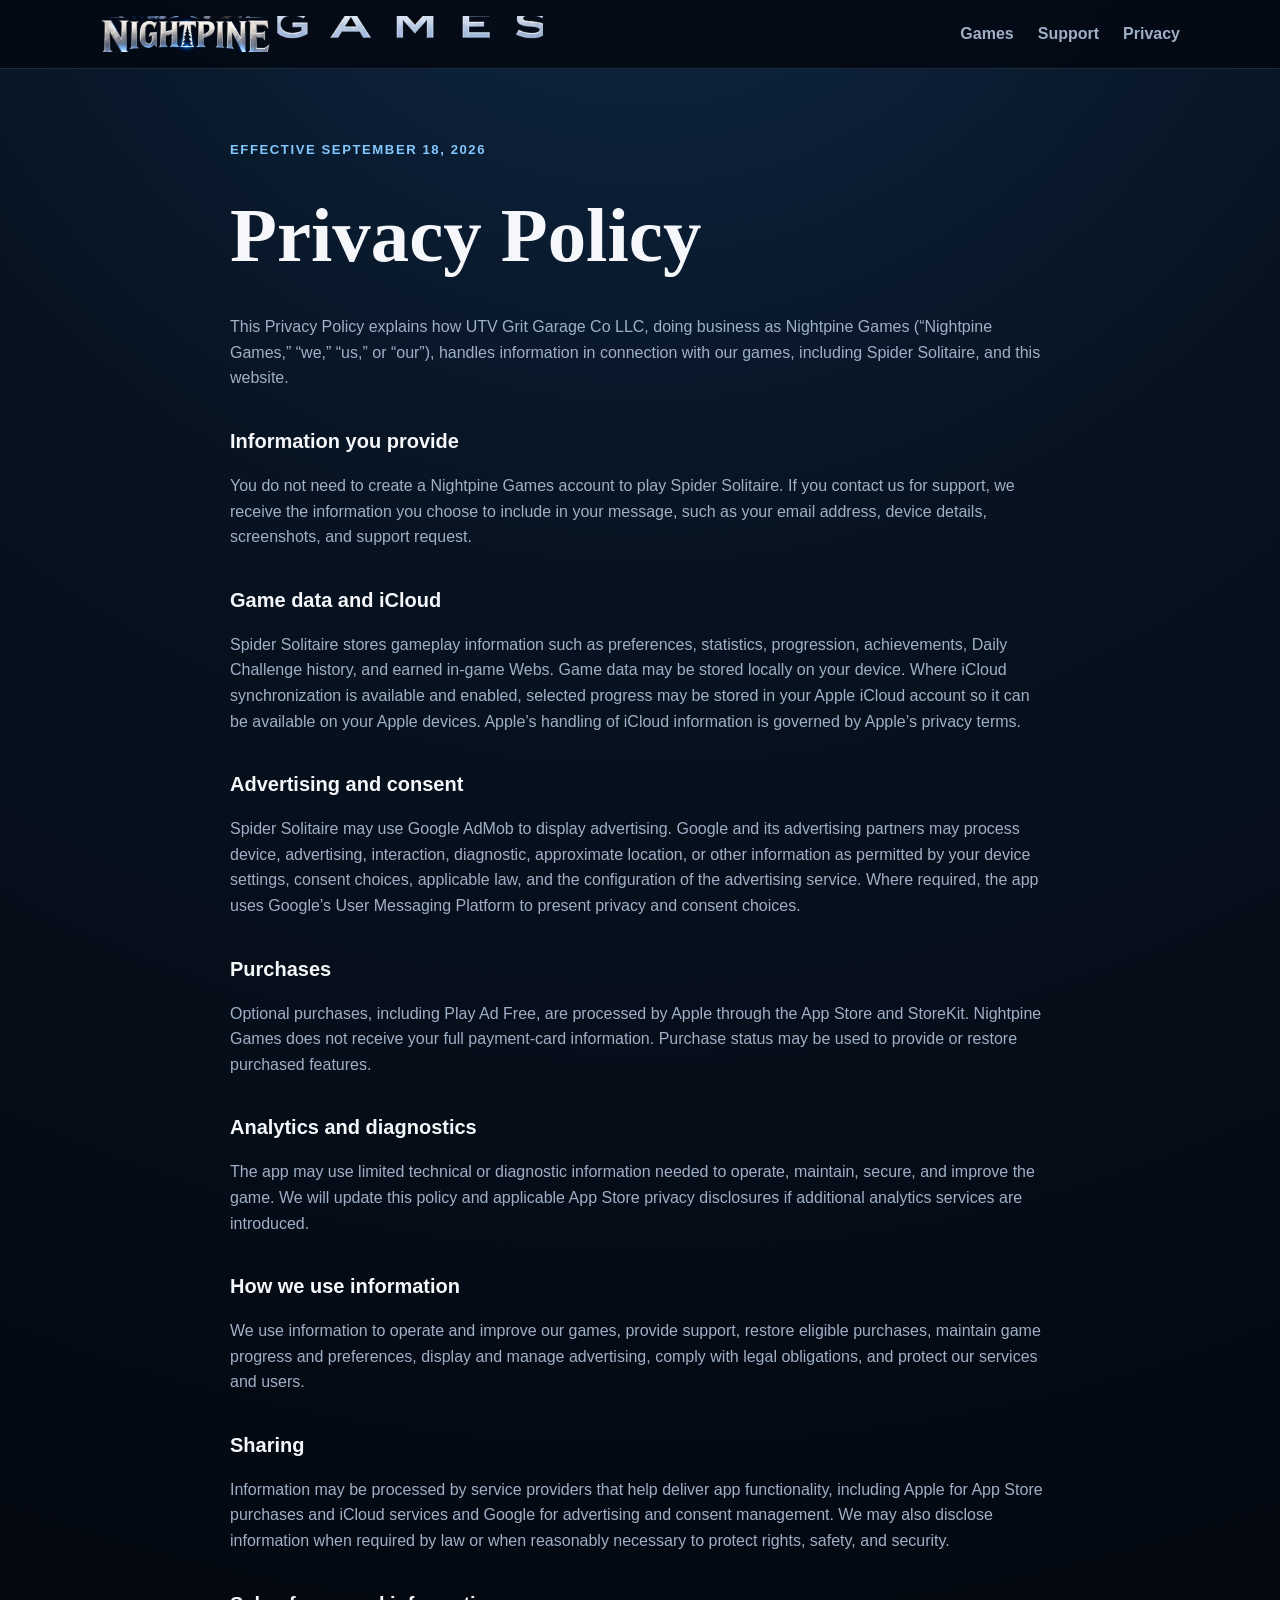
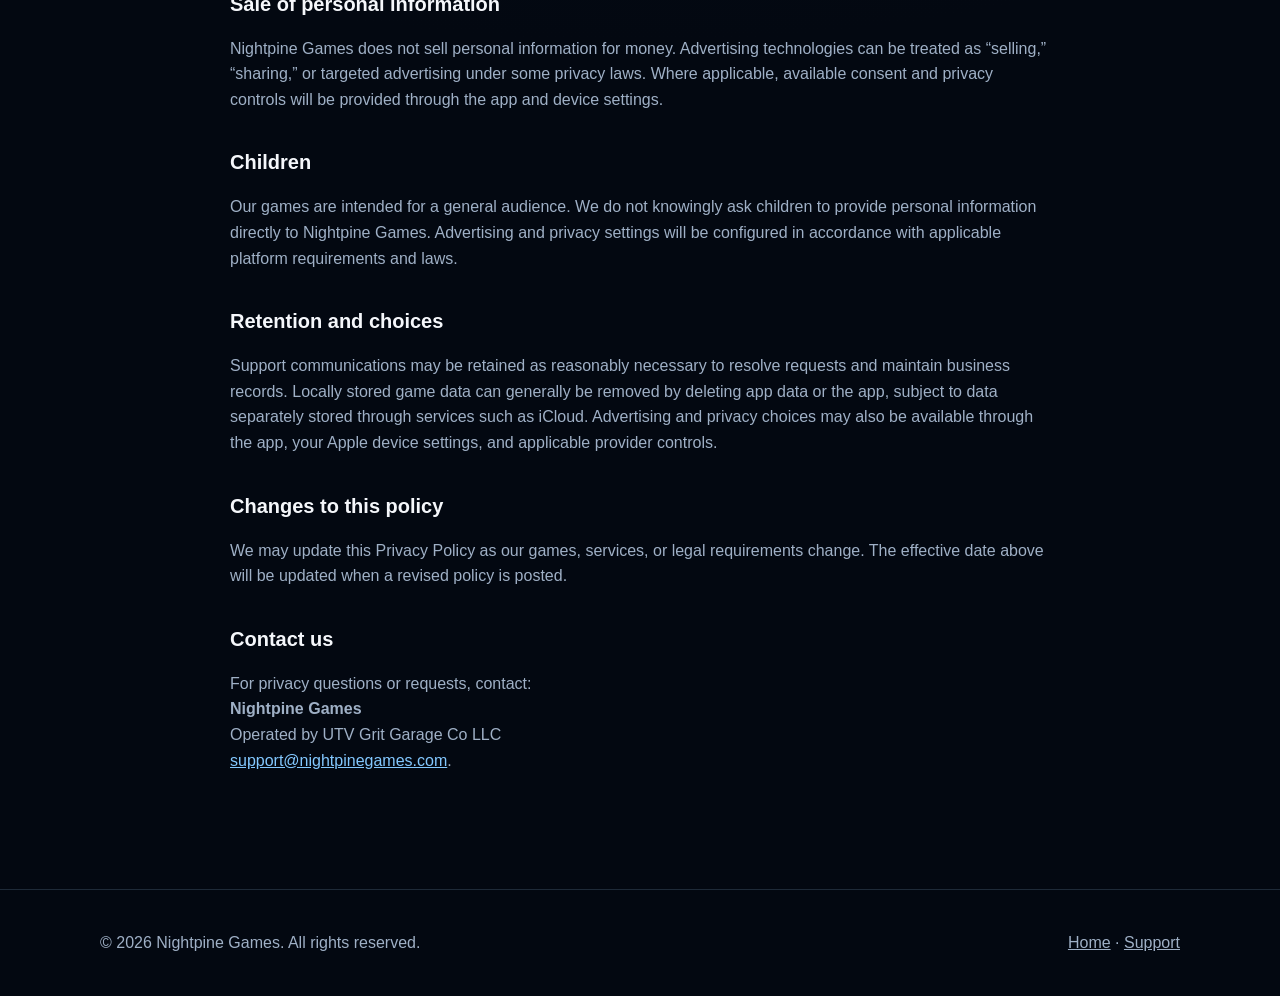
==== commit 668cdd0d: "Nav: single NIGHTPINE GAMES metallic logo image, one line" ====
--- a/privacy.html
+++ b/privacy.html
@@ -1 +1 @@
-<!doctype html><html lang="en"><head><meta charset="utf-8"><meta name="viewport" content="width=device-width,initial-scale=1"><title>Privacy Policy | Nightpine Games</title><meta name="description" content="Privacy Policy for Nightpine Games and Spider Solitaire."><link rel="stylesheet" href="style.css"></head><body><header><nav class="wrap"><a class="brand" href="index.html" style="display:flex;align-items:center;gap:12px;"><img src="nightpine-nav-logo.png" alt="Nightpine" style="height:34px;display:block;"><span style="font-weight:800;letter-spacing:.08em;font-size:1.15rem;color:#83c8ff;">GAMES</span></a><div class="links"><a href="index.html#games">Games</a><a href="support.html">Support</a><a href="privacy.html">Privacy</a></div></nav></header><main class="legal"><article class="wrap"><div class="meta">Effective September 18, 2026</div><h1>Privacy Policy</h1><p>This Privacy Policy explains how UTV Grit Garage Co LLC, doing business as Nightpine Games (“Nightpine Games,” “we,” “us,” or “our”), handles information in connection with our games, including Spider Solitaire, and this website.</p><h2>Information you provide</h2><p>You do not need to create a Nightpine Games account to play Spider Solitaire. If you contact us for support, we receive the information you choose to include in your message, such as your email address, device details, screenshots, and support request.</p><h2>Game data and iCloud</h2><p>Spider Solitaire stores gameplay information such as preferences, statistics, progression, achievements, Daily Challenge history, and earned in-game Webs. Game data may be stored locally on your device. Where iCloud synchronization is available and enabled, selected progress may be stored in your Apple iCloud account so it can be available on your Apple devices. Apple’s handling of iCloud information is governed by Apple’s privacy terms.</p><h2>Advertising and consent</h2><p>Spider Solitaire may use Google AdMob to display advertising. Google and its advertising partners may process device, advertising, interaction, diagnostic, approximate location, or other information as permitted by your device settings, consent choices, applicable law, and the configuration of the advertising service. Where required, the app uses Google’s User Messaging Platform to present privacy and consent choices.</p><h2>Purchases</h2><p>Optional purchases, including Play Ad Free, are processed by Apple through the App Store and StoreKit. Nightpine Games does not receive your full payment-card information. Purchase status may be used to provide or restore purchased features.</p><h2>Analytics and diagnostics</h2><p>The app may use limited technical or diagnostic information needed to operate, maintain, secure, and improve the game. We will update this policy and applicable App Store privacy disclosures if additional analytics services are introduced.</p><h2>How we use information</h2><p>We use information to operate and improve our games, provide support, restore eligible purchases, maintain game progress and preferences, display and manage advertising, comply with legal obligations, and protect our services and users.</p><h2>Sharing</h2><p>Information may be processed by service providers that help deliver app functionality, including Apple for App Store purchases and iCloud services and Google for advertising and consent management. We may also disclose information when required by law or when reasonably necessary to protect rights, safety, and security.</p><h2>Sale of personal information</h2><p>Nightpine Games does not sell personal information for money. Advertising technologies can be treated as “selling,” “sharing,” or targeted advertising under some privacy laws. Where applicable, available consent and privacy controls will be provided through the app and device settings.</p><h2>Children</h2><p>Our games are intended for a general audience. We do not knowingly ask children to provide personal information directly to Nightpine Games. Advertising and privacy settings will be configured in accordance with applicable platform requirements and laws.</p><h2>Retention and choices</h2><p>Support communications may be retained as reasonably necessary to resolve requests and maintain business records. Locally stored game data can generally be removed by deleting app data or the app, subject to data separately stored through services such as iCloud. Advertising and privacy choices may also be available through the app, your Apple device settings, and applicable provider controls.</p><h2>Changes to this policy</h2><p>We may update this Privacy Policy as our games, services, or legal requirements change. The effective date above will be updated when a revised policy is posted.</p><h2>Contact us</h2><p>For privacy questions or requests, contact:<br><strong>Nightpine Games</strong><br>Operated by UTV Grit Garage Co LLC<br><a href="mailto:support@nightpinegames.com">support@nightpinegames.com</a>.</p></article></main><footer><div class="wrap"><div>© 2026 Nightpine Games. All rights reserved.</div><div><a href="index.html">Home</a> · <a href="support.html">Support</a></div></div></footer></body></html>+<!doctype html><html lang="en"><head><meta charset="utf-8"><meta name="viewport" content="width=device-width,initial-scale=1"><title>Privacy Policy | Nightpine Games</title><meta name="description" content="Privacy Policy for Nightpine Games and Spider Solitaire."><link rel="stylesheet" href="style.css"></head><body><header><nav class="wrap"><a class="brand" href="index.html"><img src="nightpine-nav-logo.png" alt="Nightpine Games" style="height:36px;display:block;"></a><div class="links"><a href="index.html#games">Games</a><a href="support.html">Support</a><a href="privacy.html">Privacy</a></div></nav></header><main class="legal"><article class="wrap"><div class="meta">Effective September 18, 2026</div><h1>Privacy Policy</h1><p>This Privacy Policy explains how UTV Grit Garage Co LLC, doing business as Nightpine Games (“Nightpine Games,” “we,” “us,” or “our”), handles information in connection with our games, including Spider Solitaire, and this website.</p><h2>Information you provide</h2><p>You do not need to create a Nightpine Games account to play Spider Solitaire. If you contact us for support, we receive the information you choose to include in your message, such as your email address, device details, screenshots, and support request.</p><h2>Game data and iCloud</h2><p>Spider Solitaire stores gameplay information such as preferences, statistics, progression, achievements, Daily Challenge history, and earned in-game Webs. Game data may be stored locally on your device. Where iCloud synchronization is available and enabled, selected progress may be stored in your Apple iCloud account so it can be available on your Apple devices. Apple’s handling of iCloud information is governed by Apple’s privacy terms.</p><h2>Advertising and consent</h2><p>Spider Solitaire may use Google AdMob to display advertising. Google and its advertising partners may process device, advertising, interaction, diagnostic, approximate location, or other information as permitted by your device settings, consent choices, applicable law, and the configuration of the advertising service. Where required, the app uses Google’s User Messaging Platform to present privacy and consent choices.</p><h2>Purchases</h2><p>Optional purchases, including Play Ad Free, are processed by Apple through the App Store and StoreKit. Nightpine Games does not receive your full payment-card information. Purchase status may be used to provide or restore purchased features.</p><h2>Analytics and diagnostics</h2><p>The app may use limited technical or diagnostic information needed to operate, maintain, secure, and improve the game. We will update this policy and applicable App Store privacy disclosures if additional analytics services are introduced.</p><h2>How we use information</h2><p>We use information to operate and improve our games, provide support, restore eligible purchases, maintain game progress and preferences, display and manage advertising, comply with legal obligations, and protect our services and users.</p><h2>Sharing</h2><p>Information may be processed by service providers that help deliver app functionality, including Apple for App Store purchases and iCloud services and Google for advertising and consent management. We may also disclose information when required by law or when reasonably necessary to protect rights, safety, and security.</p><h2>Sale of personal information</h2><p>Nightpine Games does not sell personal information for money. Advertising technologies can be treated as “selling,” “sharing,” or targeted advertising under some privacy laws. Where applicable, available consent and privacy controls will be provided through the app and device settings.</p><h2>Children</h2><p>Our games are intended for a general audience. We do not knowingly ask children to provide personal information directly to Nightpine Games. Advertising and privacy settings will be configured in accordance with applicable platform requirements and laws.</p><h2>Retention and choices</h2><p>Support communications may be retained as reasonably necessary to resolve requests and maintain business records. Locally stored game data can generally be removed by deleting app data or the app, subject to data separately stored through services such as iCloud. Advertising and privacy choices may also be available through the app, your Apple device settings, and applicable provider controls.</p><h2>Changes to this policy</h2><p>We may update this Privacy Policy as our games, services, or legal requirements change. The effective date above will be updated when a revised policy is posted.</p><h2>Contact us</h2><p>For privacy questions or requests, contact:<br><strong>Nightpine Games</strong><br>Operated by UTV Grit Garage Co LLC<br><a href="mailto:support@nightpinegames.com">support@nightpinegames.com</a>.</p></article></main><footer><div class="wrap"><div>© 2026 Nightpine Games. All rights reserved.</div><div><a href="index.html">Home</a> · <a href="support.html">Support</a></div></div></footer></body></html>
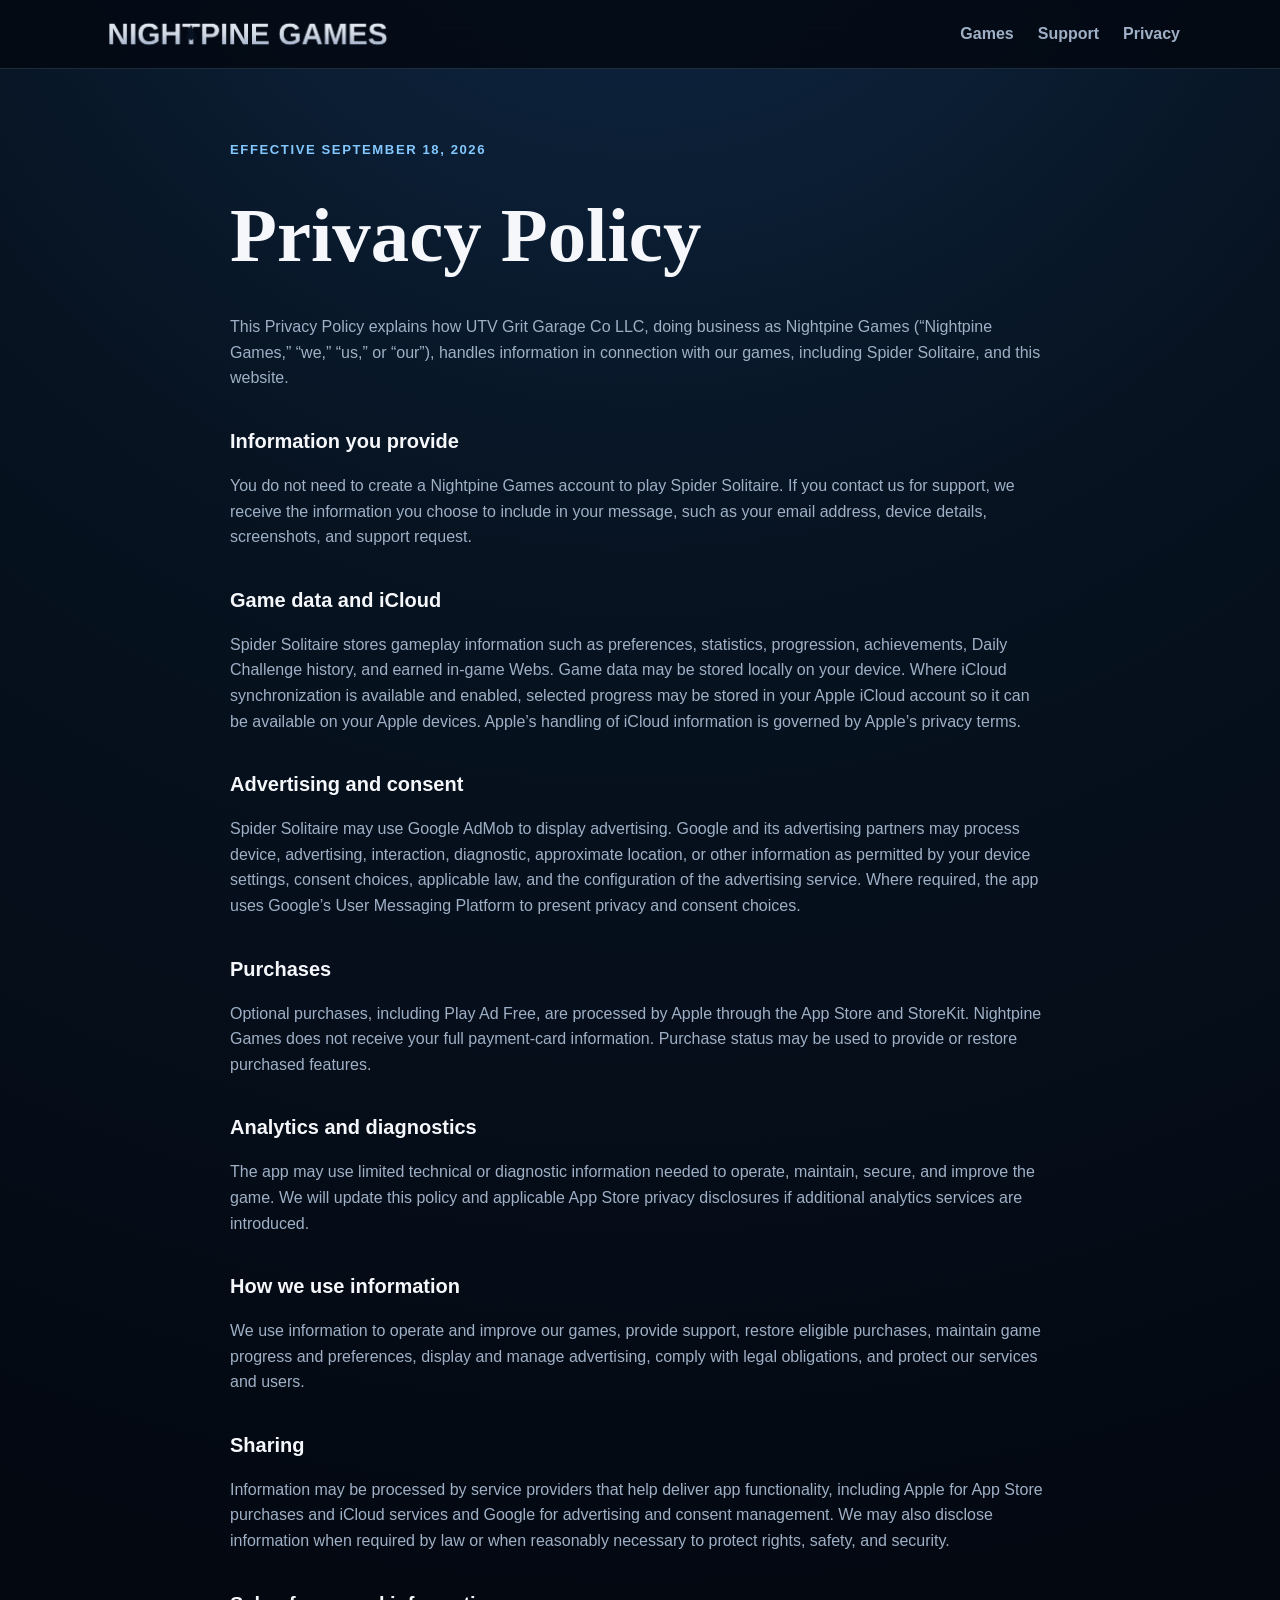
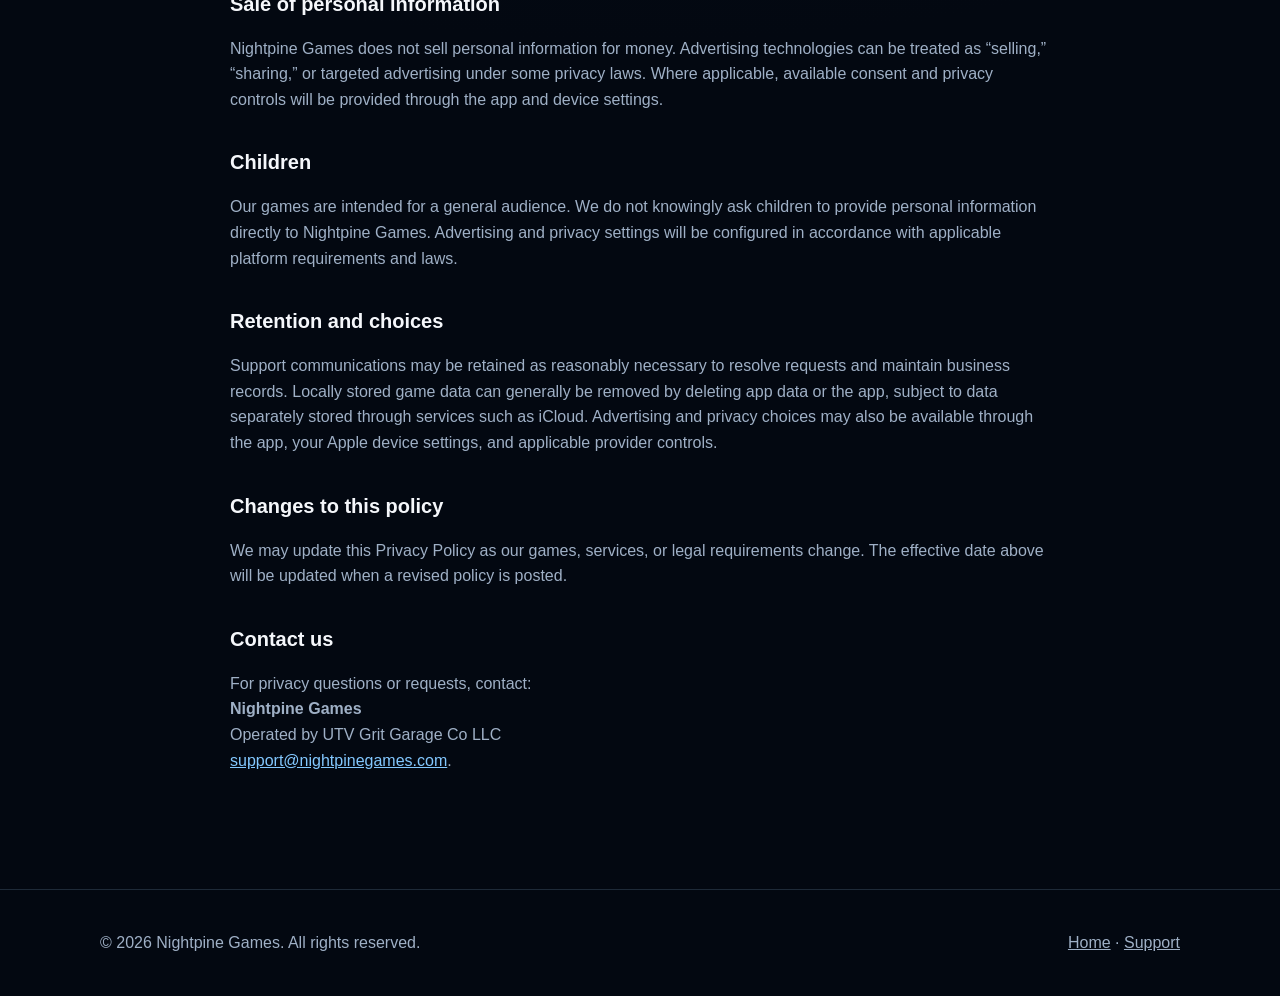
==== commit 7b965d7d: "Cache-bust: rename nav logo to v2" ====
--- a/privacy.html
+++ b/privacy.html
@@ -1 +1 @@
-<!doctype html><html lang="en"><head><meta charset="utf-8"><meta name="viewport" content="width=device-width,initial-scale=1"><title>Privacy Policy | Nightpine Games</title><meta name="description" content="Privacy Policy for Nightpine Games and Spider Solitaire."><link rel="stylesheet" href="style.css"></head><body><header><nav class="wrap"><a class="brand" href="index.html"><img src="nightpine-nav-logo.png" alt="Nightpine Games" style="height:36px;display:block;"></a><div class="links"><a href="index.html#games">Games</a><a href="support.html">Support</a><a href="privacy.html">Privacy</a></div></nav></header><main class="legal"><article class="wrap"><div class="meta">Effective September 18, 2026</div><h1>Privacy Policy</h1><p>This Privacy Policy explains how UTV Grit Garage Co LLC, doing business as Nightpine Games (“Nightpine Games,” “we,” “us,” or “our”), handles information in connection with our games, including Spider Solitaire, and this website.</p><h2>Information you provide</h2><p>You do not need to create a Nightpine Games account to play Spider Solitaire. If you contact us for support, we receive the information you choose to include in your message, such as your email address, device details, screenshots, and support request.</p><h2>Game data and iCloud</h2><p>Spider Solitaire stores gameplay information such as preferences, statistics, progression, achievements, Daily Challenge history, and earned in-game Webs. Game data may be stored locally on your device. Where iCloud synchronization is available and enabled, selected progress may be stored in your Apple iCloud account so it can be available on your Apple devices. Apple’s handling of iCloud information is governed by Apple’s privacy terms.</p><h2>Advertising and consent</h2><p>Spider Solitaire may use Google AdMob to display advertising. Google and its advertising partners may process device, advertising, interaction, diagnostic, approximate location, or other information as permitted by your device settings, consent choices, applicable law, and the configuration of the advertising service. Where required, the app uses Google’s User Messaging Platform to present privacy and consent choices.</p><h2>Purchases</h2><p>Optional purchases, including Play Ad Free, are processed by Apple through the App Store and StoreKit. Nightpine Games does not receive your full payment-card information. Purchase status may be used to provide or restore purchased features.</p><h2>Analytics and diagnostics</h2><p>The app may use limited technical or diagnostic information needed to operate, maintain, secure, and improve the game. We will update this policy and applicable App Store privacy disclosures if additional analytics services are introduced.</p><h2>How we use information</h2><p>We use information to operate and improve our games, provide support, restore eligible purchases, maintain game progress and preferences, display and manage advertising, comply with legal obligations, and protect our services and users.</p><h2>Sharing</h2><p>Information may be processed by service providers that help deliver app functionality, including Apple for App Store purchases and iCloud services and Google for advertising and consent management. We may also disclose information when required by law or when reasonably necessary to protect rights, safety, and security.</p><h2>Sale of personal information</h2><p>Nightpine Games does not sell personal information for money. Advertising technologies can be treated as “selling,” “sharing,” or targeted advertising under some privacy laws. Where applicable, available consent and privacy controls will be provided through the app and device settings.</p><h2>Children</h2><p>Our games are intended for a general audience. We do not knowingly ask children to provide personal information directly to Nightpine Games. Advertising and privacy settings will be configured in accordance with applicable platform requirements and laws.</p><h2>Retention and choices</h2><p>Support communications may be retained as reasonably necessary to resolve requests and maintain business records. Locally stored game data can generally be removed by deleting app data or the app, subject to data separately stored through services such as iCloud. Advertising and privacy choices may also be available through the app, your Apple device settings, and applicable provider controls.</p><h2>Changes to this policy</h2><p>We may update this Privacy Policy as our games, services, or legal requirements change. The effective date above will be updated when a revised policy is posted.</p><h2>Contact us</h2><p>For privacy questions or requests, contact:<br><strong>Nightpine Games</strong><br>Operated by UTV Grit Garage Co LLC<br><a href="mailto:support@nightpinegames.com">support@nightpinegames.com</a>.</p></article></main><footer><div class="wrap"><div>© 2026 Nightpine Games. All rights reserved.</div><div><a href="index.html">Home</a> · <a href="support.html">Support</a></div></div></footer></body></html>+<!doctype html><html lang="en"><head><meta charset="utf-8"><meta name="viewport" content="width=device-width,initial-scale=1"><title>Privacy Policy | Nightpine Games</title><meta name="description" content="Privacy Policy for Nightpine Games and Spider Solitaire."><link rel="stylesheet" href="style.css"></head><body><header><nav class="wrap"><a class="brand" href="index.html"><img src="nightpine-nav-logo-v2.png" alt="Nightpine Games" style="height:36px;display:block;"></a><div class="links"><a href="index.html#games">Games</a><a href="support.html">Support</a><a href="privacy.html">Privacy</a></div></nav></header><main class="legal"><article class="wrap"><div class="meta">Effective September 18, 2026</div><h1>Privacy Policy</h1><p>This Privacy Policy explains how UTV Grit Garage Co LLC, doing business as Nightpine Games (“Nightpine Games,” “we,” “us,” or “our”), handles information in connection with our games, including Spider Solitaire, and this website.</p><h2>Information you provide</h2><p>You do not need to create a Nightpine Games account to play Spider Solitaire. If you contact us for support, we receive the information you choose to include in your message, such as your email address, device details, screenshots, and support request.</p><h2>Game data and iCloud</h2><p>Spider Solitaire stores gameplay information such as preferences, statistics, progression, achievements, Daily Challenge history, and earned in-game Webs. Game data may be stored locally on your device. Where iCloud synchronization is available and enabled, selected progress may be stored in your Apple iCloud account so it can be available on your Apple devices. Apple’s handling of iCloud information is governed by Apple’s privacy terms.</p><h2>Advertising and consent</h2><p>Spider Solitaire may use Google AdMob to display advertising. Google and its advertising partners may process device, advertising, interaction, diagnostic, approximate location, or other information as permitted by your device settings, consent choices, applicable law, and the configuration of the advertising service. Where required, the app uses Google’s User Messaging Platform to present privacy and consent choices.</p><h2>Purchases</h2><p>Optional purchases, including Play Ad Free, are processed by Apple through the App Store and StoreKit. Nightpine Games does not receive your full payment-card information. Purchase status may be used to provide or restore purchased features.</p><h2>Analytics and diagnostics</h2><p>The app may use limited technical or diagnostic information needed to operate, maintain, secure, and improve the game. We will update this policy and applicable App Store privacy disclosures if additional analytics services are introduced.</p><h2>How we use information</h2><p>We use information to operate and improve our games, provide support, restore eligible purchases, maintain game progress and preferences, display and manage advertising, comply with legal obligations, and protect our services and users.</p><h2>Sharing</h2><p>Information may be processed by service providers that help deliver app functionality, including Apple for App Store purchases and iCloud services and Google for advertising and consent management. We may also disclose information when required by law or when reasonably necessary to protect rights, safety, and security.</p><h2>Sale of personal information</h2><p>Nightpine Games does not sell personal information for money. Advertising technologies can be treated as “selling,” “sharing,” or targeted advertising under some privacy laws. Where applicable, available consent and privacy controls will be provided through the app and device settings.</p><h2>Children</h2><p>Our games are intended for a general audience. We do not knowingly ask children to provide personal information directly to Nightpine Games. Advertising and privacy settings will be configured in accordance with applicable platform requirements and laws.</p><h2>Retention and choices</h2><p>Support communications may be retained as reasonably necessary to resolve requests and maintain business records. Locally stored game data can generally be removed by deleting app data or the app, subject to data separately stored through services such as iCloud. Advertising and privacy choices may also be available through the app, your Apple device settings, and applicable provider controls.</p><h2>Changes to this policy</h2><p>We may update this Privacy Policy as our games, services, or legal requirements change. The effective date above will be updated when a revised policy is posted.</p><h2>Contact us</h2><p>For privacy questions or requests, contact:<br><strong>Nightpine Games</strong><br>Operated by UTV Grit Garage Co LLC<br><a href="mailto:support@nightpinegames.com">support@nightpinegames.com</a>.</p></article></main><footer><div class="wrap"><div>© 2026 Nightpine Games. All rights reserved.</div><div><a href="index.html">Home</a> · <a href="support.html">Support</a></div></div></footer></body></html>
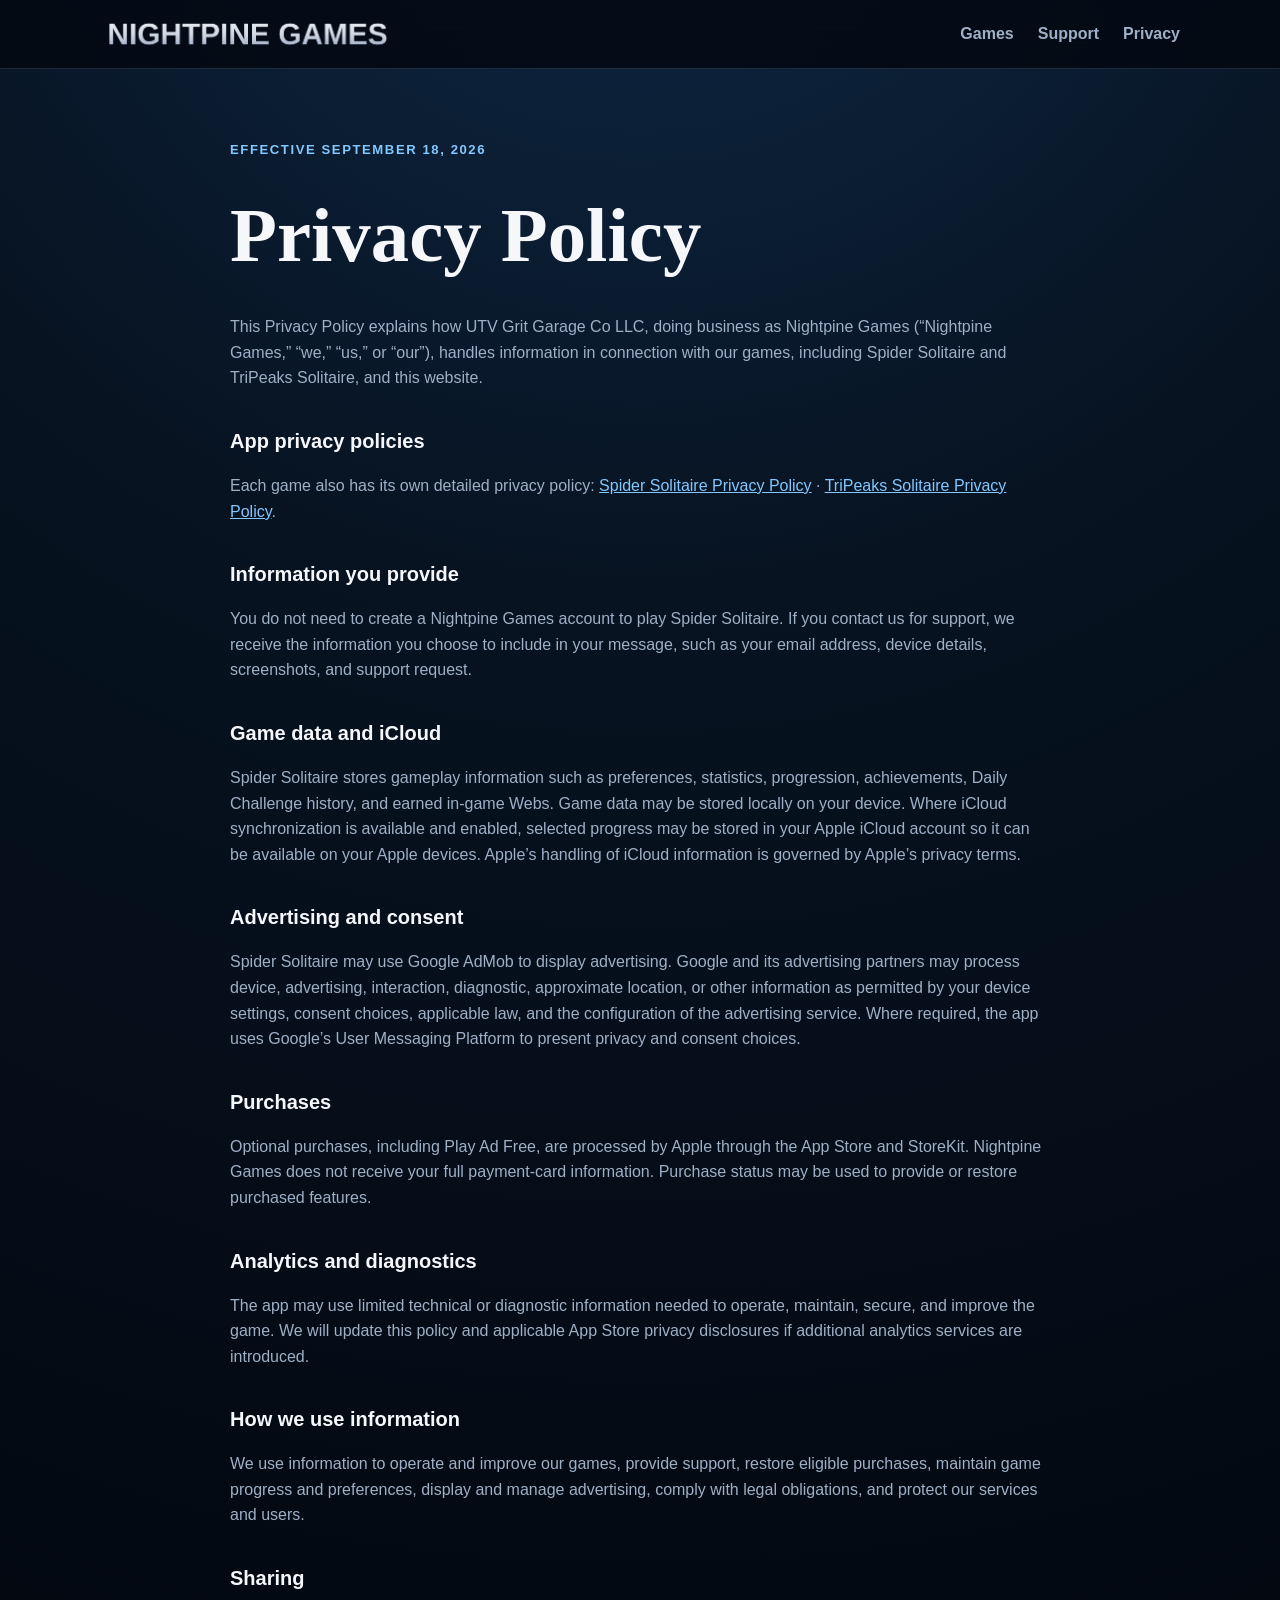
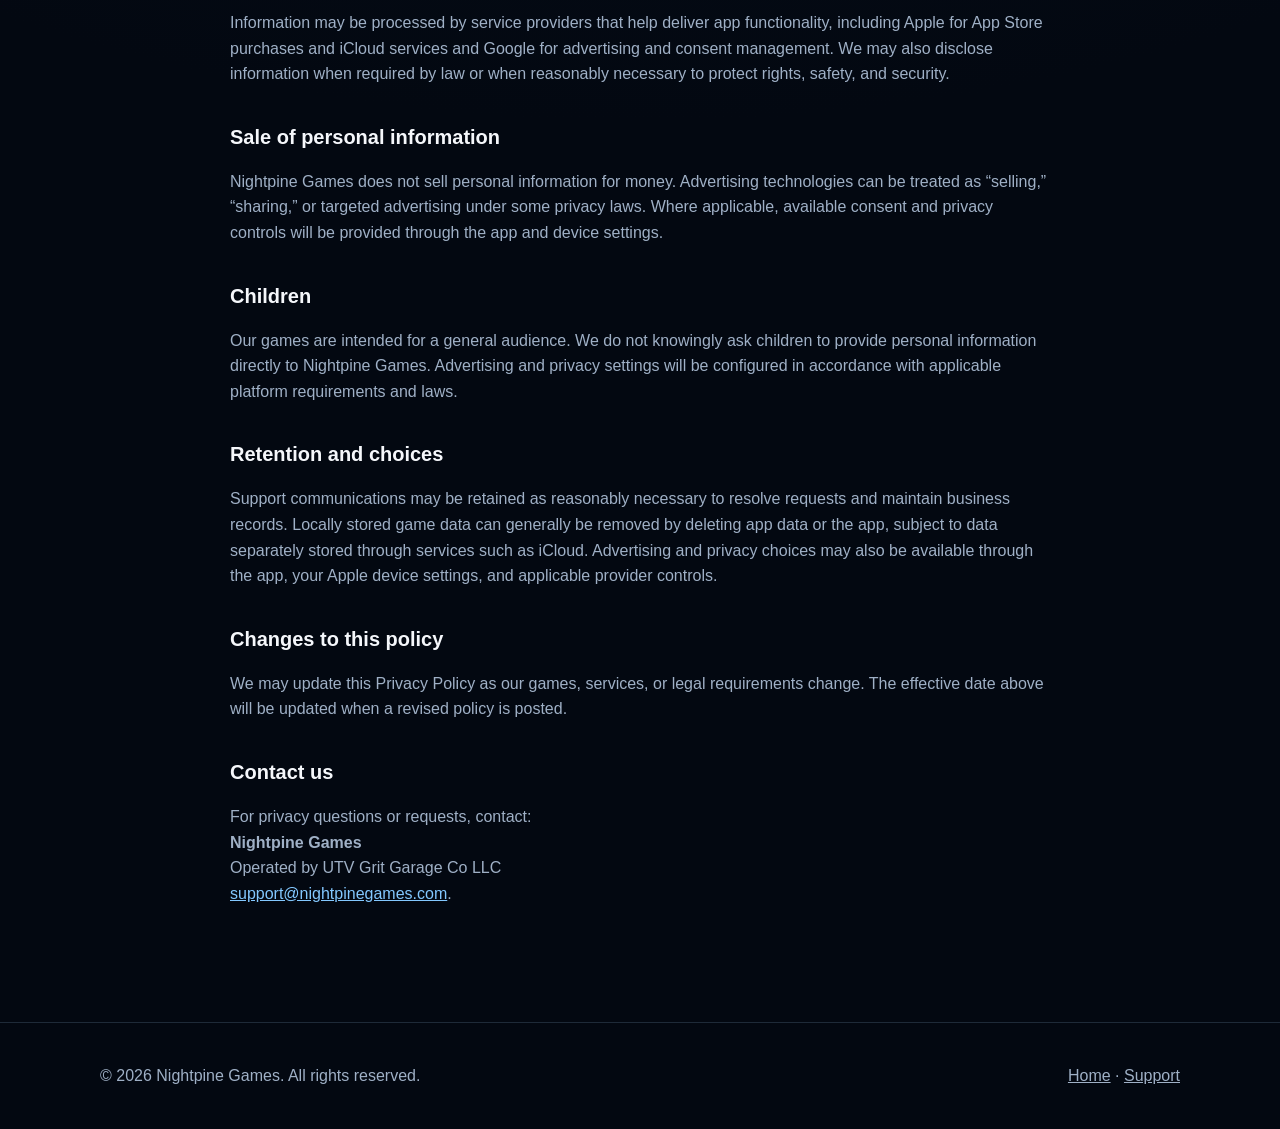
==== commit 4795de37: "Add app-specific privacy policy pages for Spider and TriPeaks" ====
--- a/privacy.html
+++ b/privacy.html
@@ -1 +1 @@
-<!doctype html><html lang="en"><head><meta charset="utf-8"><meta name="viewport" content="width=device-width,initial-scale=1"><title>Privacy Policy | Nightpine Games</title><meta name="description" content="Privacy Policy for Nightpine Games and Spider Solitaire."><link rel="stylesheet" href="style.css"></head><body><header><nav class="wrap"><a class="brand" href="index.html"><img src="nightpine-nav-logo-v2.png" alt="Nightpine Games" style="height:36px;display:block;"></a><div class="links"><a href="index.html#games">Games</a><a href="support.html">Support</a><a href="privacy.html">Privacy</a></div></nav></header><main class="legal"><article class="wrap"><div class="meta">Effective September 18, 2026</div><h1>Privacy Policy</h1><p>This Privacy Policy explains how UTV Grit Garage Co LLC, doing business as Nightpine Games (“Nightpine Games,” “we,” “us,” or “our”), handles information in connection with our games, including Spider Solitaire, and this website.</p><h2>Information you provide</h2><p>You do not need to create a Nightpine Games account to play Spider Solitaire. If you contact us for support, we receive the information you choose to include in your message, such as your email address, device details, screenshots, and support request.</p><h2>Game data and iCloud</h2><p>Spider Solitaire stores gameplay information such as preferences, statistics, progression, achievements, Daily Challenge history, and earned in-game Webs. Game data may be stored locally on your device. Where iCloud synchronization is available and enabled, selected progress may be stored in your Apple iCloud account so it can be available on your Apple devices. Apple’s handling of iCloud information is governed by Apple’s privacy terms.</p><h2>Advertising and consent</h2><p>Spider Solitaire may use Google AdMob to display advertising. Google and its advertising partners may process device, advertising, interaction, diagnostic, approximate location, or other information as permitted by your device settings, consent choices, applicable law, and the configuration of the advertising service. Where required, the app uses Google’s User Messaging Platform to present privacy and consent choices.</p><h2>Purchases</h2><p>Optional purchases, including Play Ad Free, are processed by Apple through the App Store and StoreKit. Nightpine Games does not receive your full payment-card information. Purchase status may be used to provide or restore purchased features.</p><h2>Analytics and diagnostics</h2><p>The app may use limited technical or diagnostic information needed to operate, maintain, secure, and improve the game. We will update this policy and applicable App Store privacy disclosures if additional analytics services are introduced.</p><h2>How we use information</h2><p>We use information to operate and improve our games, provide support, restore eligible purchases, maintain game progress and preferences, display and manage advertising, comply with legal obligations, and protect our services and users.</p><h2>Sharing</h2><p>Information may be processed by service providers that help deliver app functionality, including Apple for App Store purchases and iCloud services and Google for advertising and consent management. We may also disclose information when required by law or when reasonably necessary to protect rights, safety, and security.</p><h2>Sale of personal information</h2><p>Nightpine Games does not sell personal information for money. Advertising technologies can be treated as “selling,” “sharing,” or targeted advertising under some privacy laws. Where applicable, available consent and privacy controls will be provided through the app and device settings.</p><h2>Children</h2><p>Our games are intended for a general audience. We do not knowingly ask children to provide personal information directly to Nightpine Games. Advertising and privacy settings will be configured in accordance with applicable platform requirements and laws.</p><h2>Retention and choices</h2><p>Support communications may be retained as reasonably necessary to resolve requests and maintain business records. Locally stored game data can generally be removed by deleting app data or the app, subject to data separately stored through services such as iCloud. Advertising and privacy choices may also be available through the app, your Apple device settings, and applicable provider controls.</p><h2>Changes to this policy</h2><p>We may update this Privacy Policy as our games, services, or legal requirements change. The effective date above will be updated when a revised policy is posted.</p><h2>Contact us</h2><p>For privacy questions or requests, contact:<br><strong>Nightpine Games</strong><br>Operated by UTV Grit Garage Co LLC<br><a href="mailto:support@nightpinegames.com">support@nightpinegames.com</a>.</p></article></main><footer><div class="wrap"><div>© 2026 Nightpine Games. All rights reserved.</div><div><a href="index.html">Home</a> · <a href="support.html">Support</a></div></div></footer></body></html>+<!doctype html><html lang="en"><head><meta charset="utf-8"><meta name="viewport" content="width=device-width,initial-scale=1"><title>Privacy Policy | Nightpine Games</title><meta name="description" content="Privacy Policy for Nightpine Games, Spider Solitaire, and TriPeaks Solitaire."><link rel="stylesheet" href="style.css"></head><body><header><nav class="wrap"><a class="brand" href="index.html"><img src="nightpine-nav-logo-v2.png" alt="Nightpine Games" style="height:36px;display:block;"></a><div class="links"><a href="index.html#games">Games</a><a href="support.html">Support</a><a href="privacy.html">Privacy</a></div></nav></header><main class="legal"><article class="wrap"><div class="meta">Effective September 18, 2026</div><h1>Privacy Policy</h1><p>This Privacy Policy explains how UTV Grit Garage Co LLC, doing business as Nightpine Games (“Nightpine Games,” “we,” “us,” or “our”), handles information in connection with our games, including Spider Solitaire and TriPeaks Solitaire, and this website.</p><h2>App privacy policies</h2><p>Each game also has its own detailed privacy policy: <a href="privacy-spider.html">Spider Solitaire Privacy Policy</a> · <a href="privacy-tripeaks.html">TriPeaks Solitaire Privacy Policy</a>.</p><h2>Information you provide</h2><p>You do not need to create a Nightpine Games account to play Spider Solitaire. If you contact us for support, we receive the information you choose to include in your message, such as your email address, device details, screenshots, and support request.</p><h2>Game data and iCloud</h2><p>Spider Solitaire stores gameplay information such as preferences, statistics, progression, achievements, Daily Challenge history, and earned in-game Webs. Game data may be stored locally on your device. Where iCloud synchronization is available and enabled, selected progress may be stored in your Apple iCloud account so it can be available on your Apple devices. Apple’s handling of iCloud information is governed by Apple’s privacy terms.</p><h2>Advertising and consent</h2><p>Spider Solitaire may use Google AdMob to display advertising. Google and its advertising partners may process device, advertising, interaction, diagnostic, approximate location, or other information as permitted by your device settings, consent choices, applicable law, and the configuration of the advertising service. Where required, the app uses Google’s User Messaging Platform to present privacy and consent choices.</p><h2>Purchases</h2><p>Optional purchases, including Play Ad Free, are processed by Apple through the App Store and StoreKit. Nightpine Games does not receive your full payment-card information. Purchase status may be used to provide or restore purchased features.</p><h2>Analytics and diagnostics</h2><p>The app may use limited technical or diagnostic information needed to operate, maintain, secure, and improve the game. We will update this policy and applicable App Store privacy disclosures if additional analytics services are introduced.</p><h2>How we use information</h2><p>We use information to operate and improve our games, provide support, restore eligible purchases, maintain game progress and preferences, display and manage advertising, comply with legal obligations, and protect our services and users.</p><h2>Sharing</h2><p>Information may be processed by service providers that help deliver app functionality, including Apple for App Store purchases and iCloud services and Google for advertising and consent management. We may also disclose information when required by law or when reasonably necessary to protect rights, safety, and security.</p><h2>Sale of personal information</h2><p>Nightpine Games does not sell personal information for money. Advertising technologies can be treated as “selling,” “sharing,” or targeted advertising under some privacy laws. Where applicable, available consent and privacy controls will be provided through the app and device settings.</p><h2>Children</h2><p>Our games are intended for a general audience. We do not knowingly ask children to provide personal information directly to Nightpine Games. Advertising and privacy settings will be configured in accordance with applicable platform requirements and laws.</p><h2>Retention and choices</h2><p>Support communications may be retained as reasonably necessary to resolve requests and maintain business records. Locally stored game data can generally be removed by deleting app data or the app, subject to data separately stored through services such as iCloud. Advertising and privacy choices may also be available through the app, your Apple device settings, and applicable provider controls.</p><h2>Changes to this policy</h2><p>We may update this Privacy Policy as our games, services, or legal requirements change. The effective date above will be updated when a revised policy is posted.</p><h2>Contact us</h2><p>For privacy questions or requests, contact:<br><strong>Nightpine Games</strong><br>Operated by UTV Grit Garage Co LLC<br><a href="mailto:support@nightpinegames.com">support@nightpinegames.com</a>.</p></article></main><footer><div class="wrap"><div>© 2026 Nightpine Games. All rights reserved.</div><div><a href="index.html">Home</a> · <a href="support.html">Support</a></div></div></footer></body></html>
